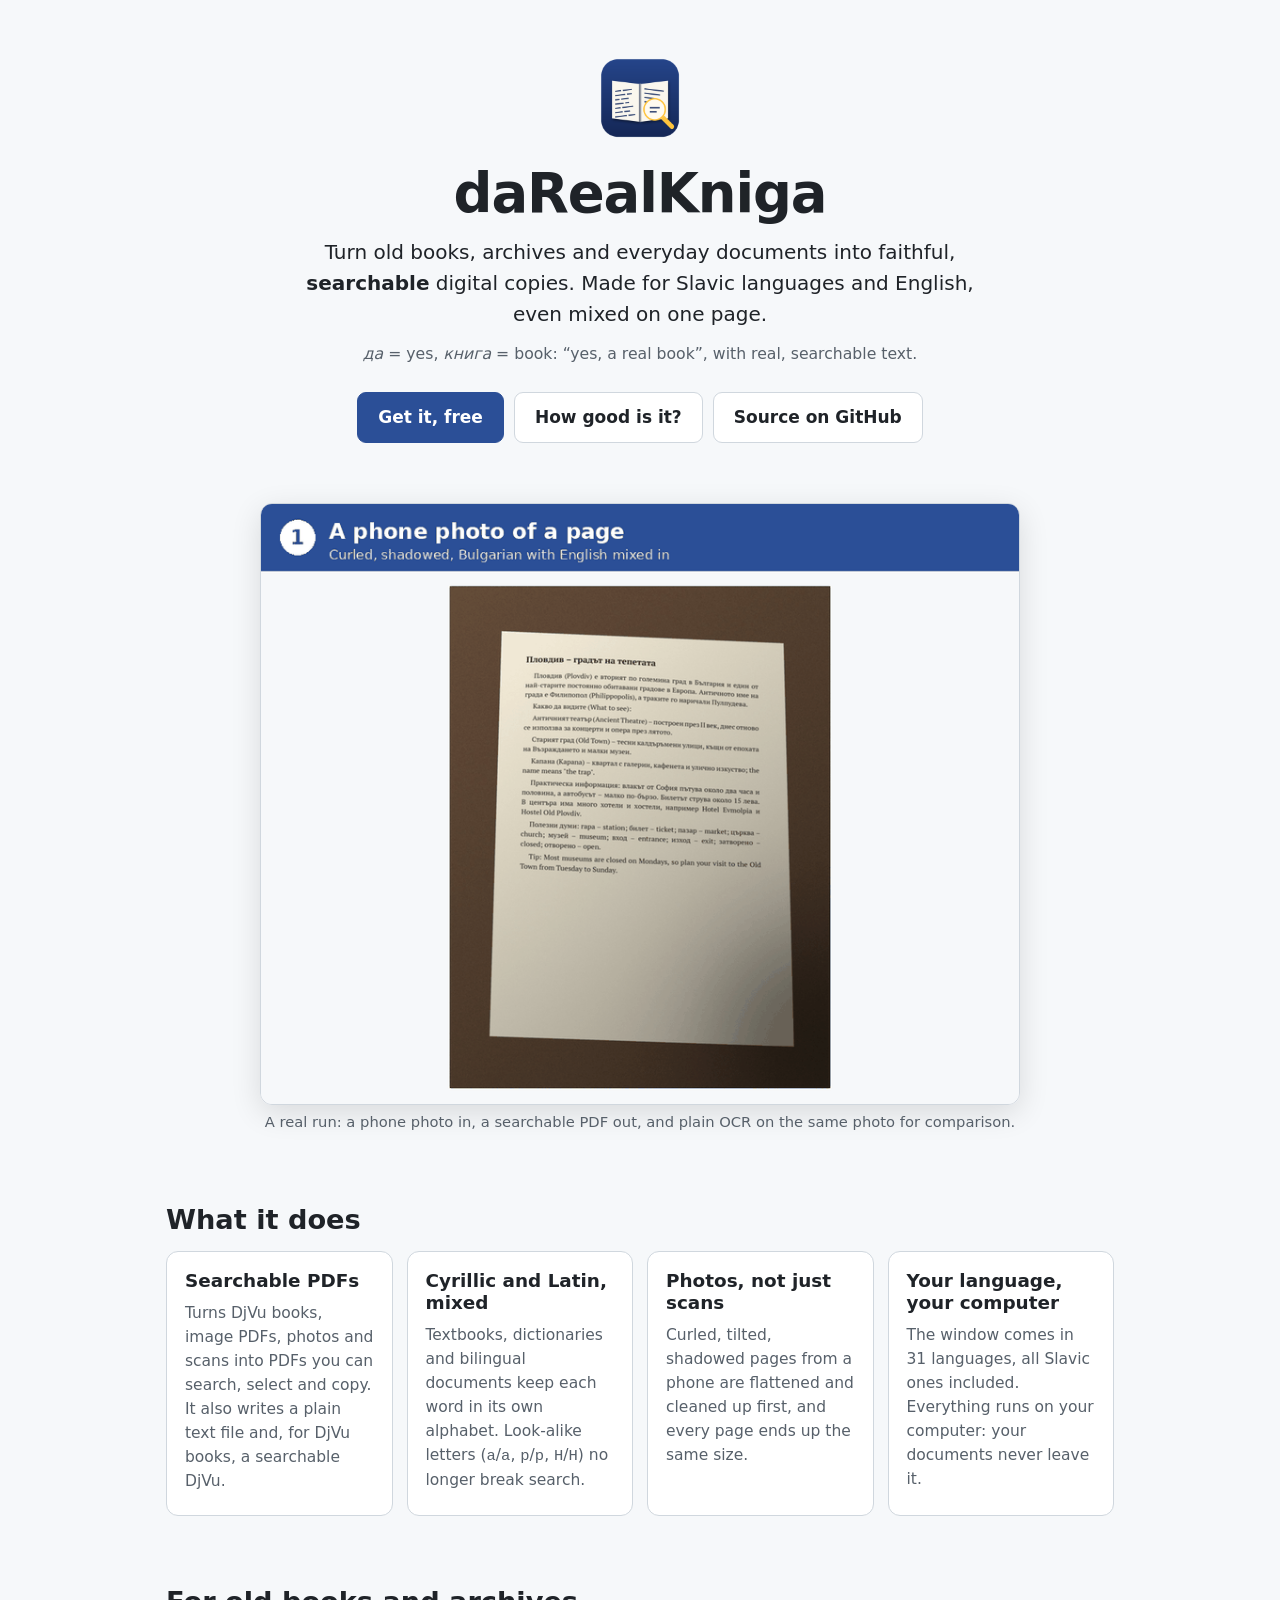
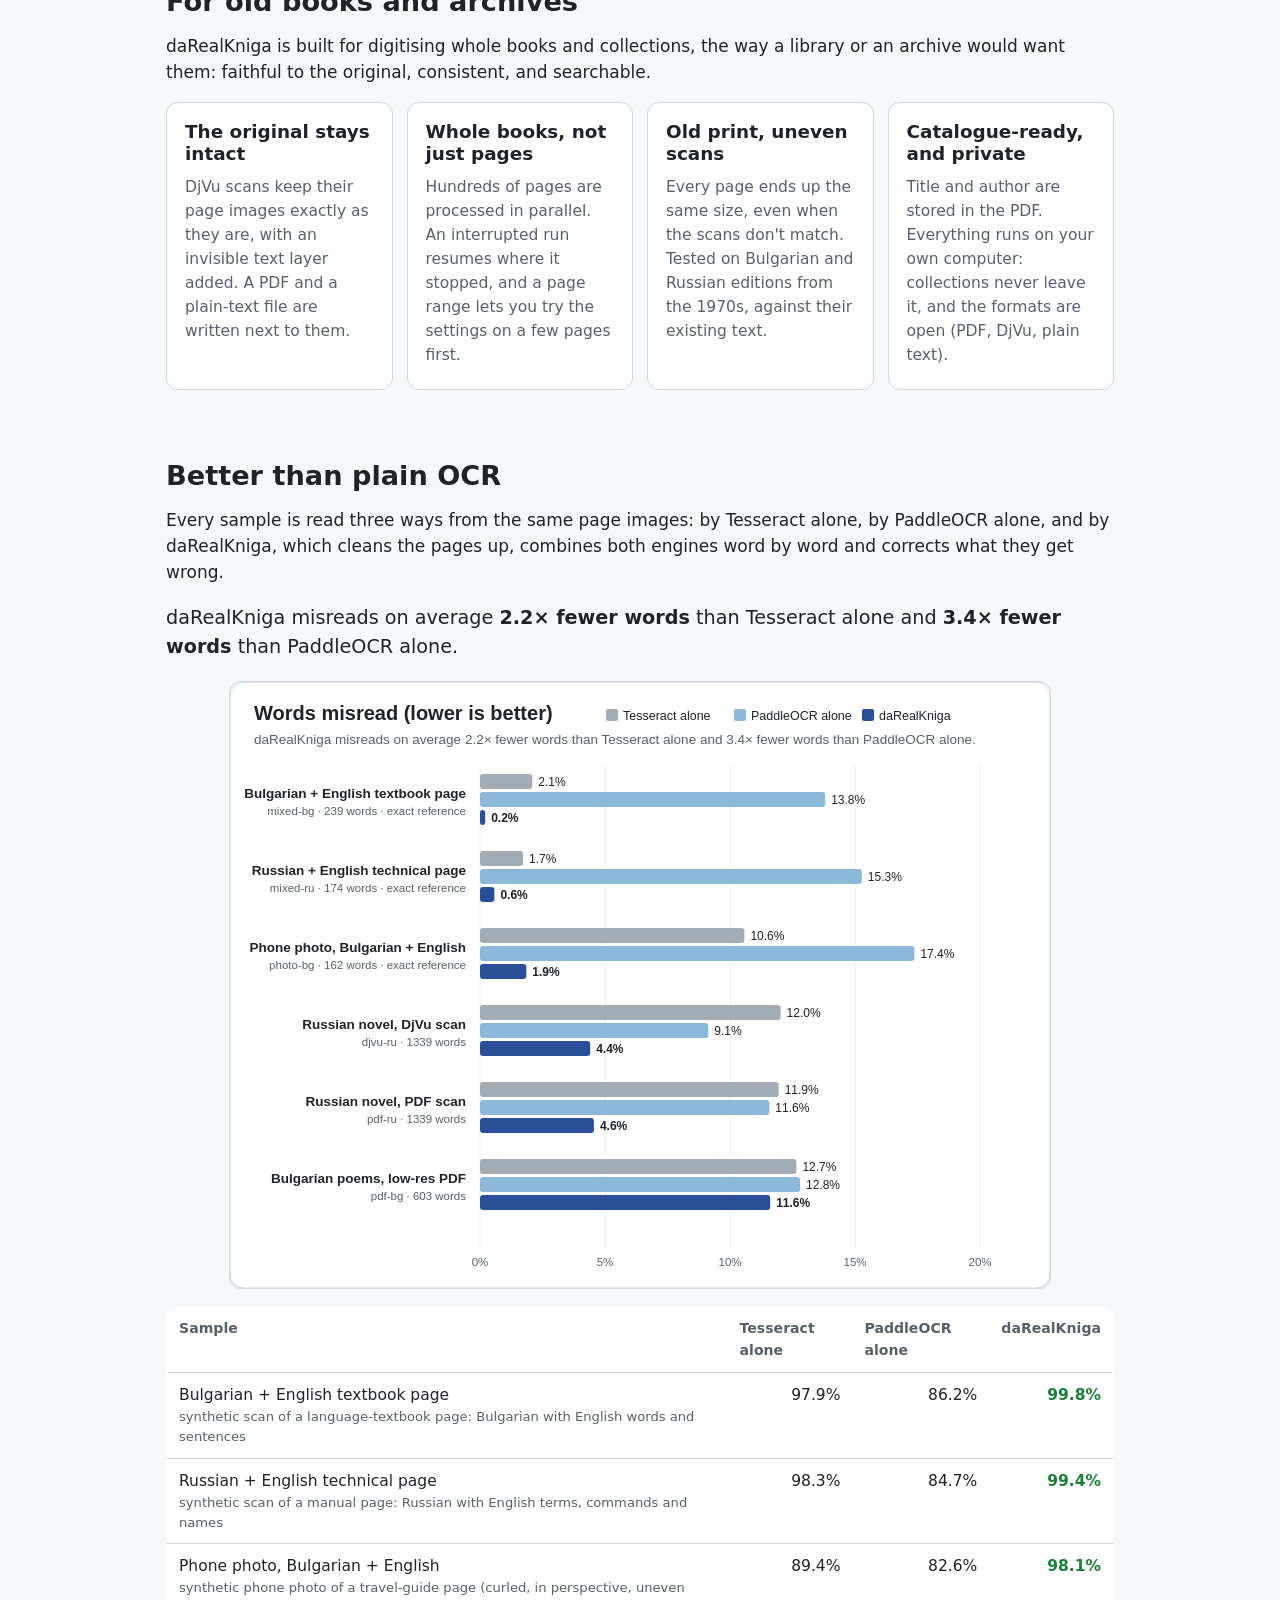
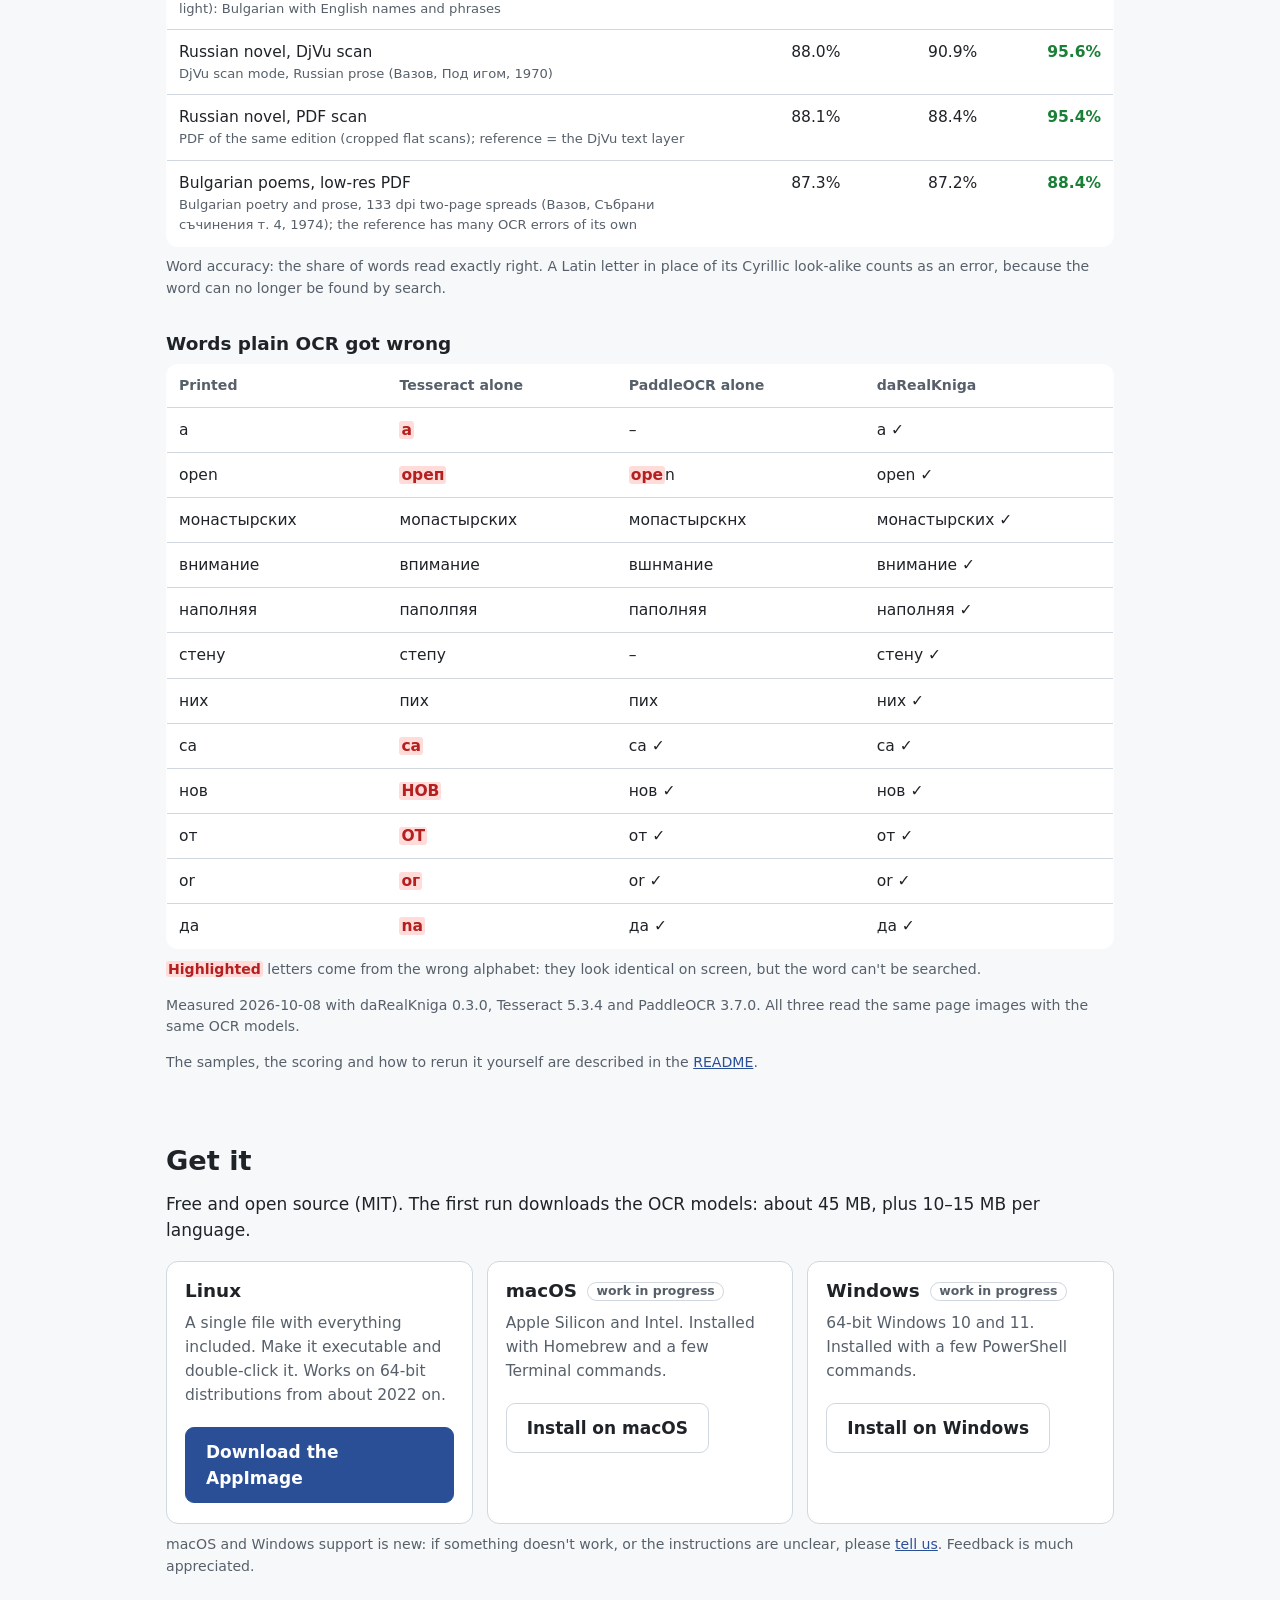
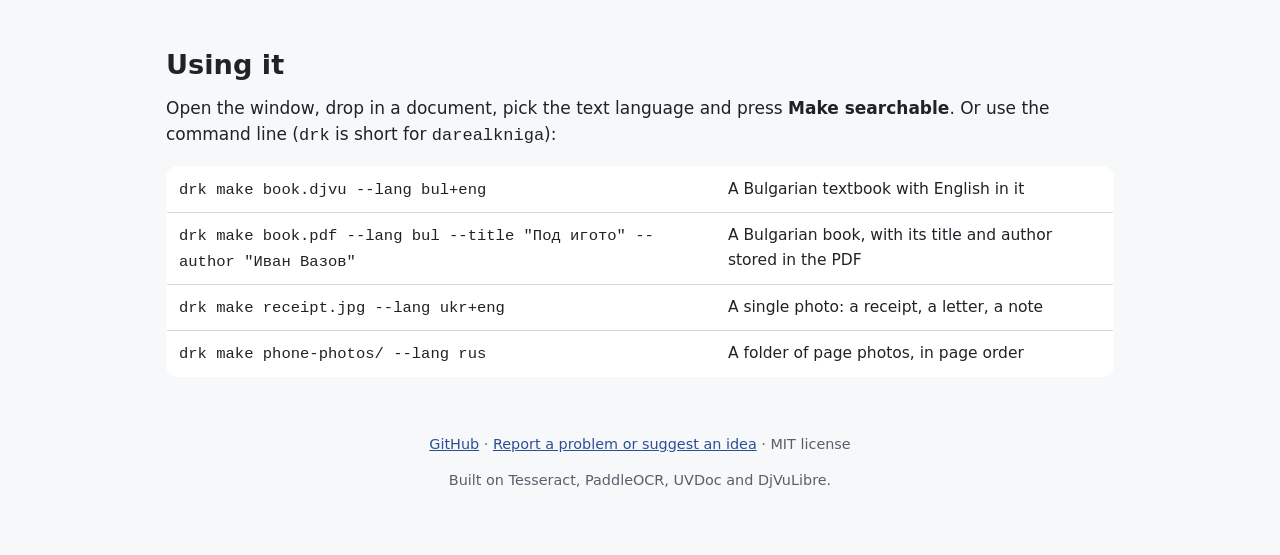
==== docs/index.html @ f6b2cf39 "Demo gif, github page, and small corrections" ====
<!doctype html>
<html lang="en">
<head>
<meta charset="utf-8">
<meta name="viewport" content="width=device-width, initial-scale=1">
<title>daRealKniga</title>
<meta name="description" content="Free OCR for old books, archives and documents in Slavic languages and English: turns scans and phone photos into faithful, searchable PDFs, even when Cyrillic and Latin are mixed.">
<meta property="og:title" content="daRealKniga: OCR for Slavic and English documents">
<meta property="og:description" content="Scans and phone photos in, clean searchable PDFs out. Reads mixed Cyrillic and Latin text far better than plain OCR.">
<meta property="og:image" content="https://edgarbarrantes.github.io/daRealKniga/screenshot.png">
<link rel="icon" href="icon.png">
<style>
:root {
  --bg: #f6f8fa; --card: #ffffff; --ink: #1f2328; --muted: #57606a; --line: #d0d7de;
  --brand: #2b4f97; --brand-ink: #ffffff; --good: #1a7f37; --bad: #b42020; --bad-bg: #ffdcda;
}
@media (prefers-color-scheme: dark) {
  :root:not([data-theme="light"]) {
    --bg: #0d1117; --card: #161b22; --ink: #e6edf3; --muted: #9198a1; --line: #30363d;
    --brand: #7aa2f7; --brand-ink: #0d1117; --good: #3fb950; --bad: #ff7b72; --bad-bg: #4a1e1e;
  }
}
:root[data-theme="dark"] {
  --bg: #0d1117; --card: #161b22; --ink: #e6edf3; --muted: #9198a1; --line: #30363d;
  --brand: #7aa2f7; --brand-ink: #0d1117; --good: #3fb950; --bad: #ff7b72; --bad-bg: #4a1e1e;
}
* { box-sizing: border-box; }
html { -webkit-text-size-adjust: 100%; }
body { margin: 0; background: var(--bg); color: var(--ink); line-height: 1.55;
       font: 17px/1.55 -apple-system, "Segoe UI", system-ui, Roboto, "Noto Sans", Helvetica, Arial, sans-serif; }
main { max-width: 980px; margin: 0 auto; padding: 0 16px 56px; }
a { color: var(--brand); }
img { max-width: 100%; height: auto; }
h1, h2, h3 { line-height: 1.2; margin: 0 0 .5em; }
h2 { font-size: 1.7rem; margin-top: 2.6em; }
h3 { font-size: 1.15rem; margin-top: 1.8em; }
p { margin: 0 0 1em; }

.hero { text-align: center; padding: 56px 0 24px; }
.hero img.logo { width: 84px; height: 84px; }
.hero h1 { font-size: clamp(2.3rem, 7vw, 3.4rem); margin: .25em 0 .2em; letter-spacing: -.02em; }
.hero .tag { font-size: 1.25rem; color: var(--ink); max-width: 680px; margin: 0 auto .6em; }
.hero .gloss { color: var(--muted); font-size: .98rem; }
.buttons { display: flex; flex-wrap: wrap; gap: 10px; justify-content: center; margin: 26px 0 8px; }
.btn { display: inline-block; padding: 11px 20px; border-radius: 9px; text-decoration: none; font-weight: 600;
       border: 1px solid var(--line); background: var(--card); color: var(--ink); }
.btn.primary { background: var(--brand); color: var(--brand-ink); border-color: var(--brand); }
.btn:hover { filter: brightness(1.06); }

.demo { display: block; width: 100%; max-width: 760px; margin: 28px auto 6px; border-radius: 12px; border: 1px solid var(--line);
        box-shadow: 0 8px 30px rgba(0, 0, 0, .12); }
.caption { text-align: center; color: var(--muted); font-size: .92rem; }

.cards { display: grid; grid-template-columns: repeat(auto-fit, minmax(210px, 1fr)); gap: 14px; }
.card { background: var(--card); border: 1px solid var(--line); border-radius: 12px; padding: 18px 18px 6px; }
.card h3 { margin-top: 0; }
.card p { color: var(--muted); font-size: .97rem; }

.lead { font-size: 1.2rem; }
.chart { display: block; margin: 18px auto; border-radius: 12px; border: 1px solid var(--line); }
.scroll { overflow-x: auto; }
table { width: 100%; border-collapse: collapse; background: var(--card); border: 1px solid var(--line);
        border-radius: 12px; overflow: hidden; font-size: .97rem; }
th, td { padding: 10px 12px; border-bottom: 1px solid var(--line); text-align: left; vertical-align: top; }
th { color: var(--muted); font-weight: 600; font-size: .88rem; }
tr:last-child td { border-bottom: 0; }
td small { display: block; color: var(--muted); font-size: .82rem; }
td.num { text-align: right; white-space: nowrap; font-variant-numeric: tabular-nums; }
td.best { font-weight: 700; color: var(--good); }
b.wrong { color: var(--bad); background: var(--bad-bg); border-radius: 3px; padding: 0 2px; }
.note { color: var(--muted); font-size: .88rem; margin-top: .7em; }

.get { display: grid; grid-template-columns: repeat(auto-fit, minmax(250px, 1fr)); gap: 14px; }
.get .card a.btn { margin: 4px 0 14px; }
.wip { display: inline-block; font-size: .78rem; font-weight: 600; color: var(--muted);
       border: 1px solid var(--line); border-radius: 999px; padding: 1px 8px; margin-left: 4px; vertical-align: 2px; }
footer { text-align: center; color: var(--muted); font-size: .9rem; margin-top: 56px; }
@media (max-width: 560px) {
  body { font-size: 16px; } .hero { padding-top: 36px; }
  table { font-size: .88rem; } th, td { padding: 8px 6px; } td small { display: none; }
}
</style>
</head>
<body>
<main>

<header class="hero">
  <img class="logo" src="icon.png" alt="">
  <h1>daRealKniga</h1>
  <p class="tag">Turn old books, archives and everyday documents into faithful, <strong>searchable</strong> digital copies. Made for Slavic languages and English, even mixed on one page.</p>
  <p class="gloss"><em>да</em> = yes, <em>книга</em> = book: “yes, a real book”, with real, searchable text.</p>
  <div class="buttons">
    <a class="btn primary" href="#get-it">Get it, free</a>
    <a class="btn" href="#accuracy">How good is it?</a>
    <a class="btn" href="https://github.com/EdgarBarrantes/daRealKniga">Source on GitHub</a>
  </div>
</header>

<img class="demo" src="demo.gif" width="806" height="638" alt="A curled phone photo of a Bulgarian and English page is dropped into daRealKniga; a clean, searchable PDF comes out; plain OCR's misread words are shown next to daRealKniga's.">
<p class="caption">A real run: a phone photo in, a searchable PDF out, and plain OCR on the same photo for comparison.</p>

<h2 id="what">What it does</h2>
<div class="cards">
  <div class="card"><h3>Searchable PDFs</h3><p>Turns DjVu books, image PDFs, photos and scans into PDFs you can search, select and copy. It also writes a plain text file and, for DjVu books, a searchable DjVu.</p></div>
  <div class="card"><h3>Cyrillic and Latin, mixed</h3><p>Textbooks, dictionaries and bilingual documents keep each word in its own alphabet. Look-alike letters (<code>а</code>/<code>a</code>, <code>р</code>/<code>p</code>, <code>Н</code>/<code>H</code>) no longer break search.</p></div>
  <div class="card"><h3>Photos, not just scans</h3><p>Curled, tilted, shadowed pages from a phone are flattened and cleaned up first, and every page ends up the same size.</p></div>
  <div class="card"><h3>Your language, your computer</h3><p>The window comes in 31 languages, all Slavic ones included. Everything runs on your computer: your documents never leave it.</p></div>
</div>

<h2 id="books">For old books and archives</h2>
<p>daRealKniga is built for digitising whole books and collections, the way a library or an archive would want them: faithful to the original, consistent, and searchable.</p>
<div class="cards">
  <div class="card"><h3>The original stays intact</h3><p>DjVu scans keep their page images exactly as they are, with an invisible text layer added. A PDF and a plain-text file are written next to them.</p></div>
  <div class="card"><h3>Whole books, not just pages</h3><p>Hundreds of pages are processed in parallel. An interrupted run resumes where it stopped, and a page range lets you try the settings on a few pages first.</p></div>
  <div class="card"><h3>Old print, uneven scans</h3><p>Every page ends up the same size, even when the scans don't match. Tested on Bulgarian and Russian editions from the 1970s, against their existing text.</p></div>
  <div class="card"><h3>Catalogue-ready, and private</h3><p>Title and author are stored in the PDF. Everything runs on your own computer: collections never leave it, and the formats are open (PDF, DjVu, plain text).</p></div>
</div>

<h2 id="accuracy">Better than plain OCR</h2>
<p>Every sample is read three ways from the same page images: by Tesseract alone, by PaddleOCR alone, and by daRealKniga, which cleans the pages up, combines both engines word by word and corrects what they get wrong.</p>
<!-- benchmark:start -->
<p class="lead">daRealKniga misreads on average <strong>2.2&times; fewer words</strong> than Tesseract alone and <strong>3.4&times; fewer words</strong> than PaddleOCR alone.</p>
<img class="chart" src="benchmark.svg" alt="Words misread by Tesseract alone, PaddleOCR alone and daRealKniga, per sample (lower is better)">
<div class="scroll"><table class="results"><thead><tr><th>Sample</th><th>Tesseract alone</th><th>PaddleOCR alone</th><th>daRealKniga</th></tr></thead><tbody>
<tr><td>Bulgarian + English textbook page<small>synthetic scan of a language-textbook page: Bulgarian with English words and sentences</small></td><td class="num">97.9%</td><td class="num">86.2%</td><td class="num best">99.8%</td></tr>
<tr><td>Russian + English technical page<small>synthetic scan of a manual page: Russian with English terms, commands and names</small></td><td class="num">98.3%</td><td class="num">84.7%</td><td class="num best">99.4%</td></tr>
<tr><td>Phone photo, Bulgarian + English<small>synthetic phone photo of a travel-guide page (curled, in perspective, uneven light): Bulgarian with English names and phrases</small></td><td class="num">89.4%</td><td class="num">82.6%</td><td class="num best">98.1%</td></tr>
<tr><td>Russian novel, DjVu scan<small>DjVu scan mode, Russian prose (Вазов, Под игом, 1970)</small></td><td class="num">88.0%</td><td class="num">90.9%</td><td class="num best">95.6%</td></tr>
<tr><td>Russian novel, PDF scan<small>PDF of the same edition (cropped flat scans); reference = the DjVu text layer</small></td><td class="num">88.1%</td><td class="num">88.4%</td><td class="num best">95.4%</td></tr>
<tr><td>Bulgarian poems, low-res PDF<small>Bulgarian poetry and prose, 133 dpi two-page spreads (Вазов, Събрани съчинения т. 4, 1974); the reference has many OCR errors of its own</small></td><td class="num">87.3%</td><td class="num">87.2%</td><td class="num best">88.4%</td></tr>
</tbody></table></div>
<p class="note">Word accuracy: the share of words read exactly right. A Latin letter in place of its Cyrillic look-alike counts as an error, because the word can no longer be found by search.</p>
<h3>Words plain OCR got wrong</h3><div class="scroll"><table class="examples"><thead><tr><th>Printed</th><th>Tesseract alone</th><th>PaddleOCR alone</th><th>daRealKniga</th></tr></thead><tbody>
<tr><td>а</td><td><b class="wrong">a</b></td><td>–</td><td>а ✓</td></tr>
<tr><td>open</td><td><b class="wrong">ореп</b></td><td><b class="wrong">оре</b>n</td><td>open ✓</td></tr>
<tr><td>монастырских</td><td>мопастырских</td><td>мопастырскнх</td><td>монастырских ✓</td></tr>
<tr><td>внимание</td><td>впимание</td><td>вшнмание</td><td>внимание ✓</td></tr>
<tr><td>наполняя</td><td>паполпяя</td><td>паполняя</td><td>наполняя ✓</td></tr>
<tr><td>стену</td><td>степу</td><td>–</td><td>стену ✓</td></tr>
<tr><td>них</td><td>пих</td><td>пих</td><td>них ✓</td></tr>
<tr><td>са</td><td><b class="wrong">ca</b></td><td>са ✓</td><td>са ✓</td></tr>
<tr><td>нов</td><td><b class="wrong">HOB</b></td><td>нов ✓</td><td>нов ✓</td></tr>
<tr><td>от</td><td><b class="wrong">OT</b></td><td>от ✓</td><td>от ✓</td></tr>
<tr><td>or</td><td><b class="wrong">ог</b></td><td>or ✓</td><td>or ✓</td></tr>
<tr><td>да</td><td><b class="wrong">na</b></td><td>да ✓</td><td>да ✓</td></tr>
</tbody></table></div><p class="note"><b class="wrong">Highlighted</b> letters come from the wrong alphabet: they look identical on screen, but the word can't be searched.</p>
<p class="note">Measured 2026-10-08 with daRealKniga 0.3.0, Tesseract 5.3.4 and PaddleOCR 3.7.0. All three read the same page images with the same OCR models.</p>
<!-- benchmark:end -->
<p class="note">The samples, the scoring and how to rerun it yourself are described in the <a href="https://github.com/EdgarBarrantes/daRealKniga#tests">README</a>.</p>

<h2 id="get-it">Get it</h2>
<p>Free and open source (MIT). The first run downloads the OCR models: about 45&nbsp;MB, plus 10–15&nbsp;MB per language.</p>
<div class="get">
  <div class="card">
    <h3>Linux</h3>
    <p>A single file with everything included. Make it executable and double-click it. Works on 64-bit distributions from about 2022 on.</p>
    <a class="btn primary" href="https://github.com/EdgarBarrantes/daRealKniga/releases/latest">Download the AppImage</a>
  </div>
  <div class="card">
    <h3>macOS <span class="wip">work in progress</span></h3>
    <p>Apple Silicon and Intel. Installed with Homebrew and a few Terminal commands.</p>
    <a class="btn" href="https://github.com/EdgarBarrantes/daRealKniga#install-on-macos">Install on macOS</a>
  </div>
  <div class="card">
    <h3>Windows <span class="wip">work in progress</span></h3>
    <p>64-bit Windows 10 and 11. Installed with a few PowerShell commands.</p>
    <a class="btn" href="https://github.com/EdgarBarrantes/daRealKniga#install-on-windows">Install on Windows</a>
  </div>
</div>
<p class="note">macOS and Windows support is new: if something doesn't work, or the instructions are unclear, please <a href="https://github.com/EdgarBarrantes/daRealKniga/issues/new/choose">tell us</a>. Feedback is much appreciated.</p>

<h2 id="use">Using it</h2>
<p>Open the window, drop in a document, pick the text language and press <strong>Make searchable</strong>. Or use the command line (<code>drk</code> is short for <code>darealkniga</code>):</p>
<div class="scroll"><table><tbody>
  <tr><td><code>drk make book.djvu --lang bul+eng</code></td><td>A Bulgarian textbook with English in it</td></tr>
  <tr><td><code>drk make book.pdf --lang bul --title "Под игото" --author "Иван Вазов"</code></td><td>A Bulgarian book, with its title and author stored in the PDF</td></tr>
  <tr><td><code>drk make receipt.jpg --lang ukr+eng</code></td><td>A single photo: a receipt, a letter, a note</td></tr>
  <tr><td><code>drk make phone-photos/ --lang rus</code></td><td>A folder of page photos, in page order</td></tr>
</tbody></table></div>

<footer>
  <p><a href="https://github.com/EdgarBarrantes/daRealKniga">GitHub</a> · <a href="https://github.com/EdgarBarrantes/daRealKniga/issues/new/choose">Report a problem or suggest an idea</a> · MIT license</p>
  <p>Built on Tesseract, PaddleOCR, UVDoc and DjVuLibre.</p>
</footer>
</main>
</body>
</html>
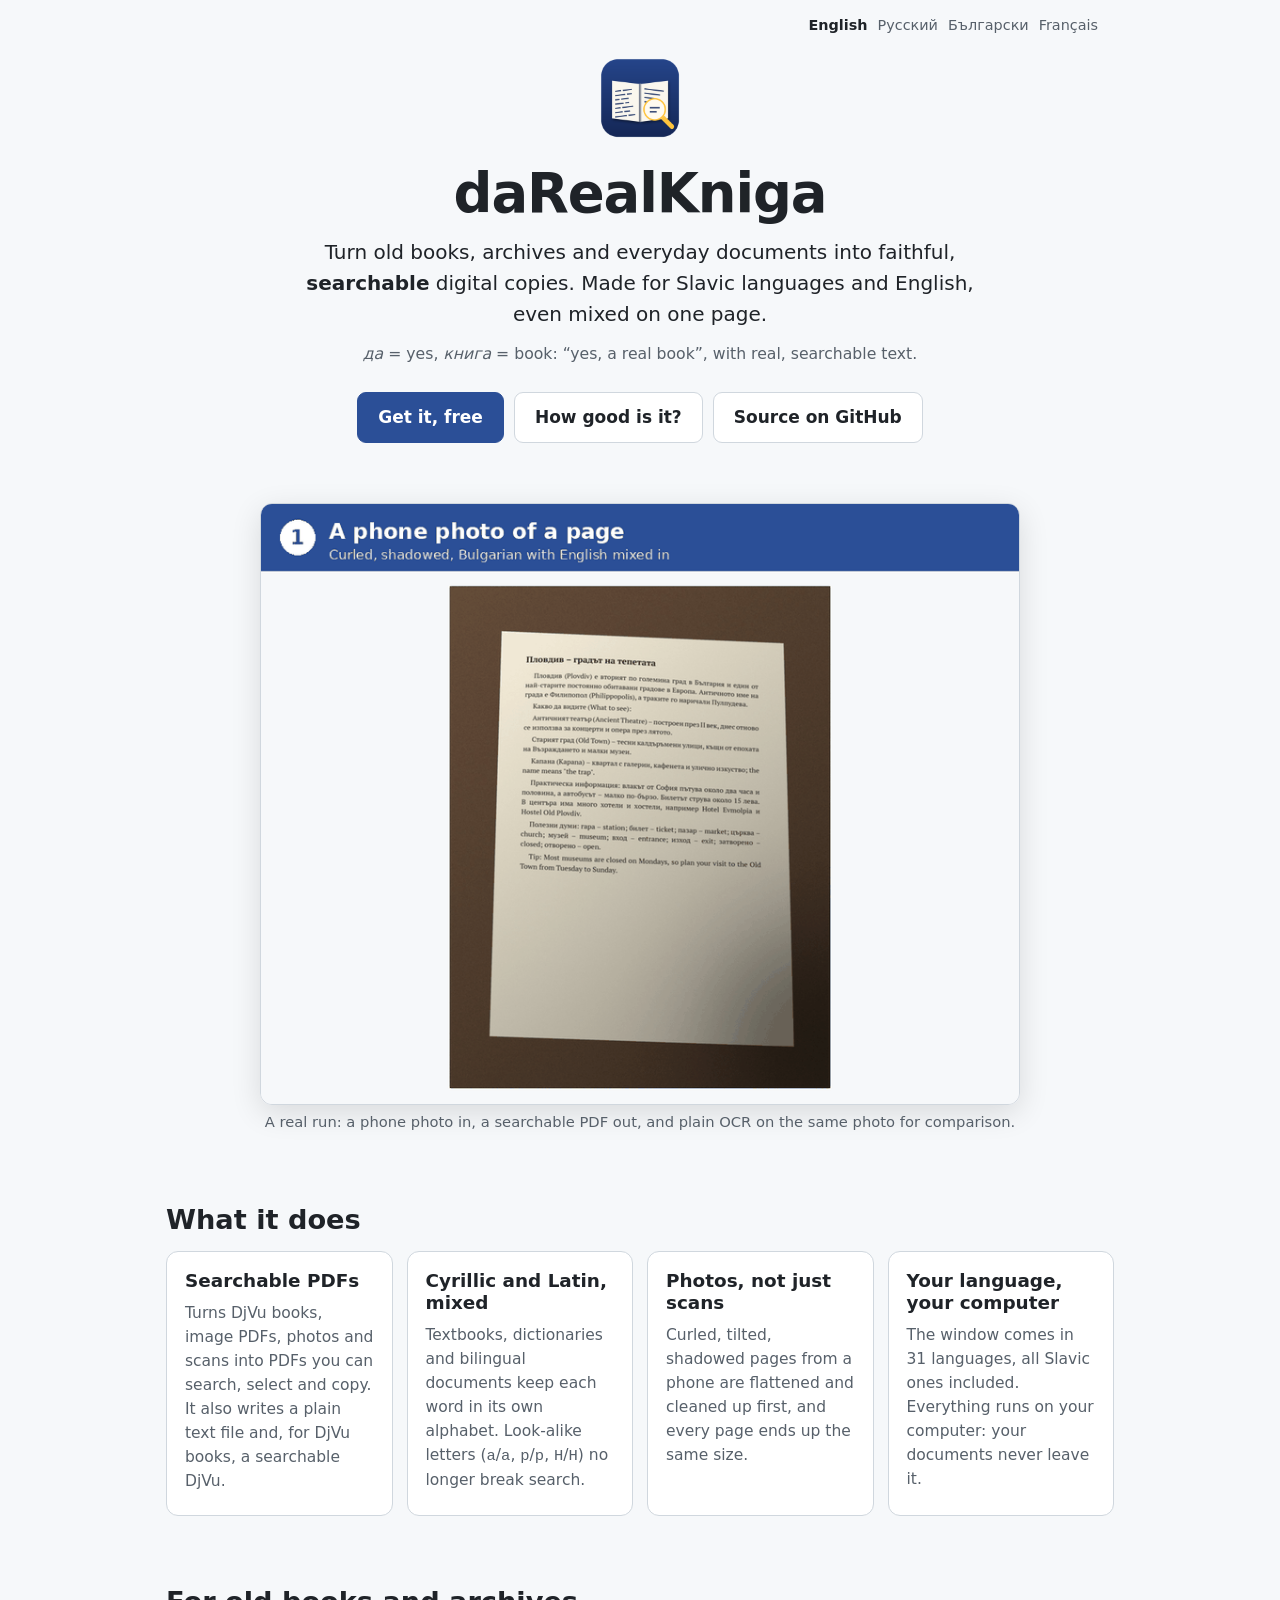
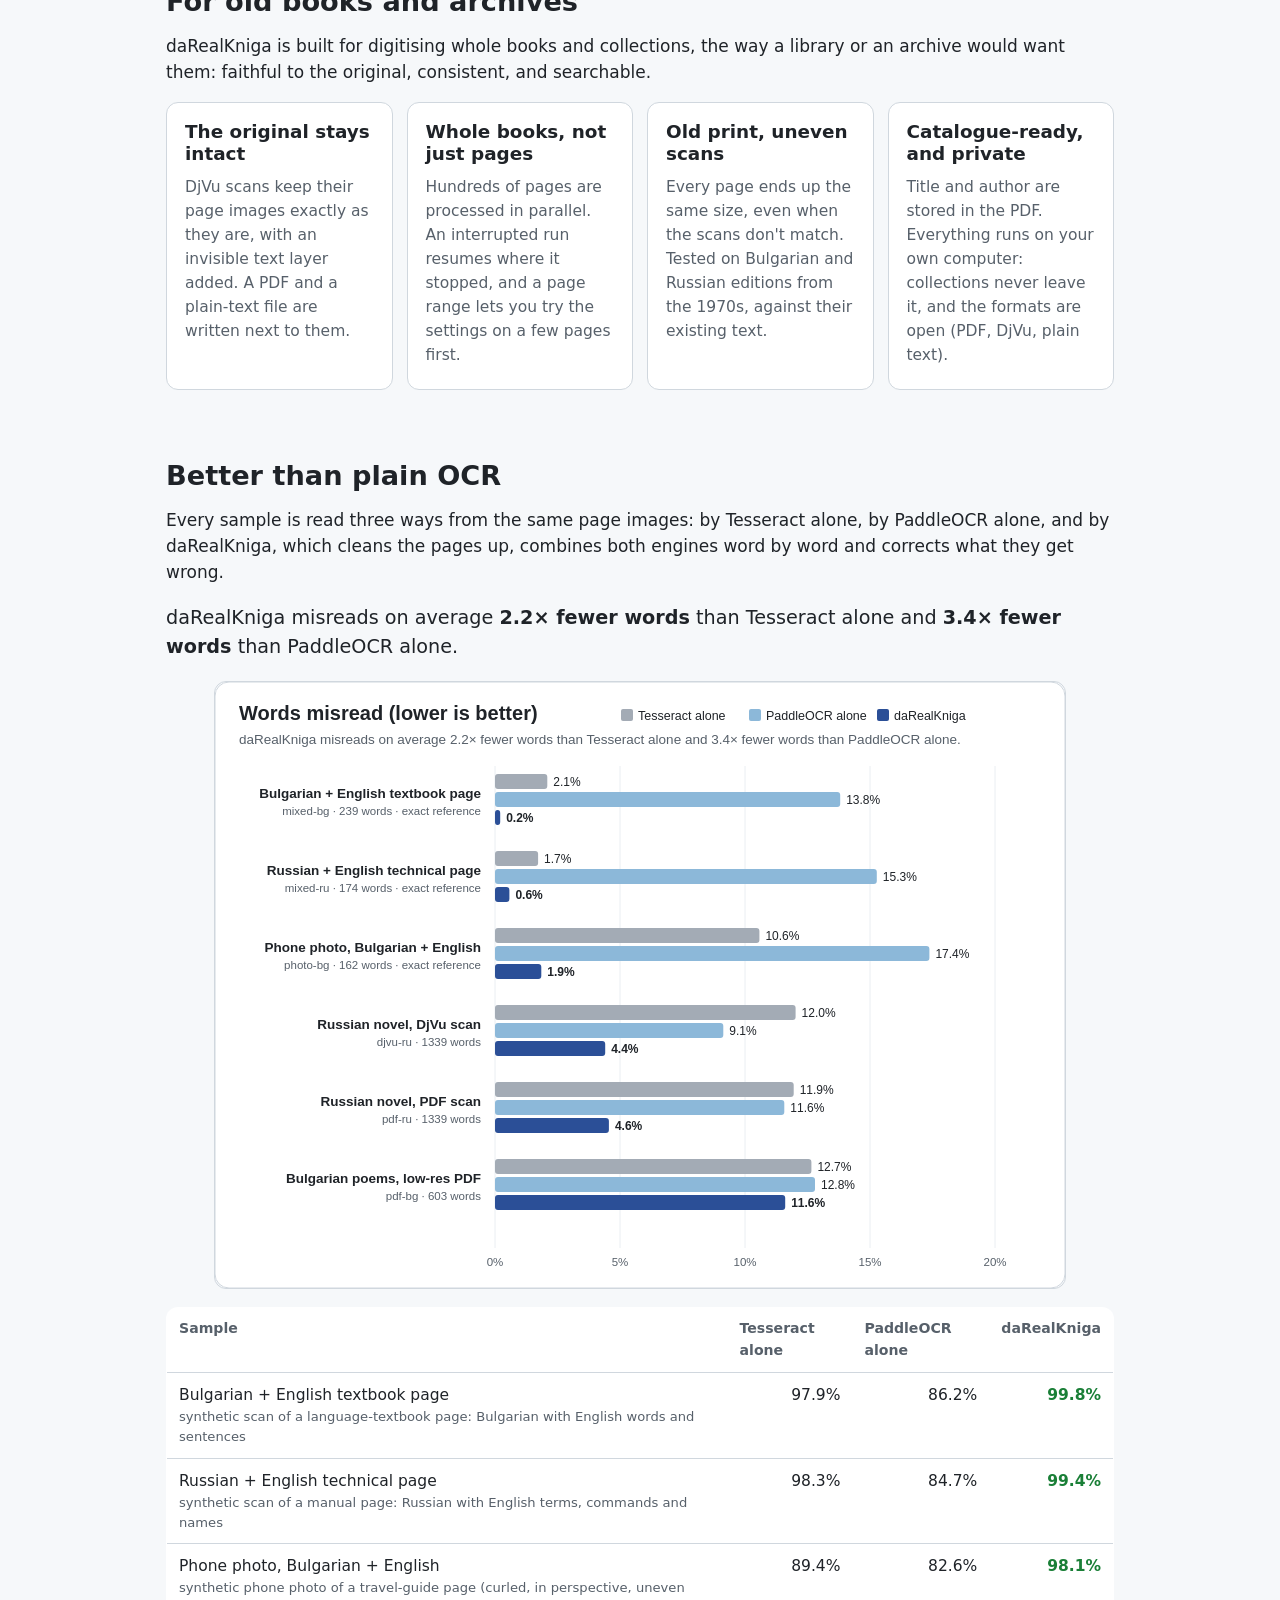
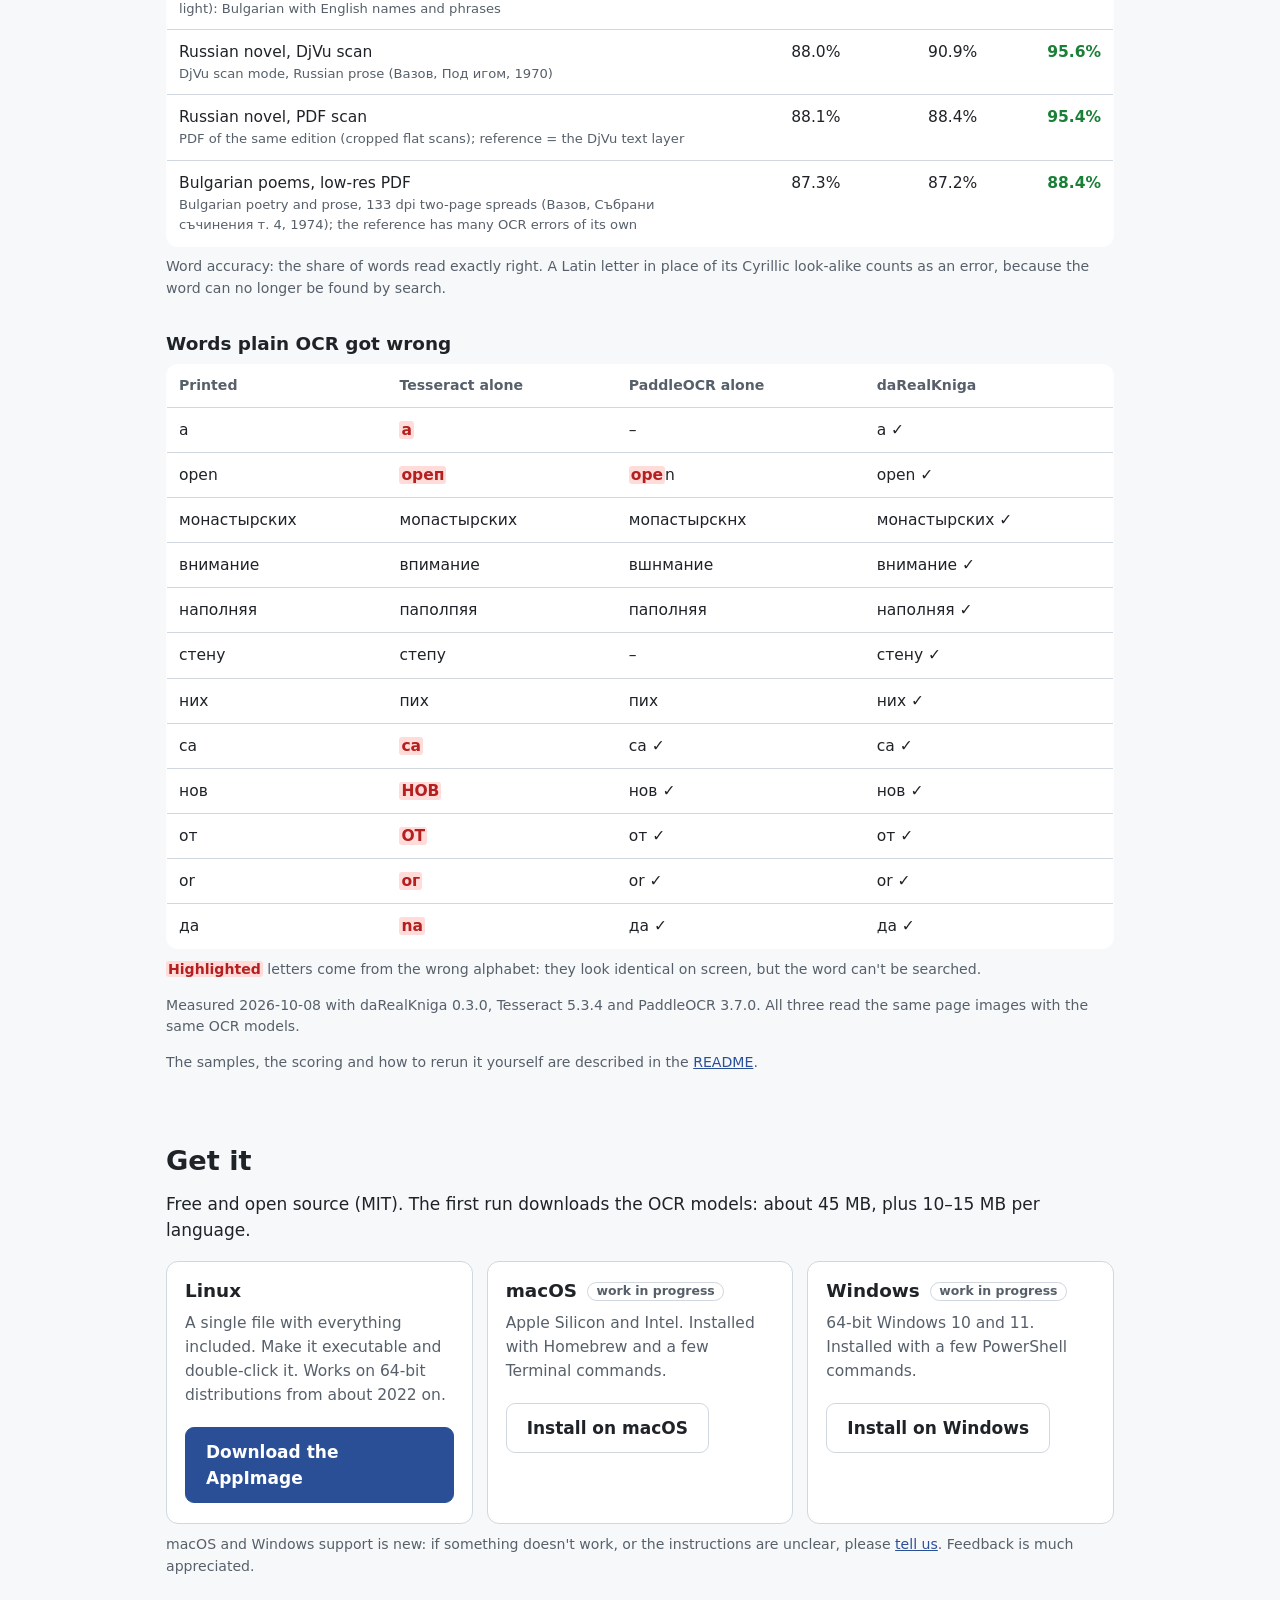
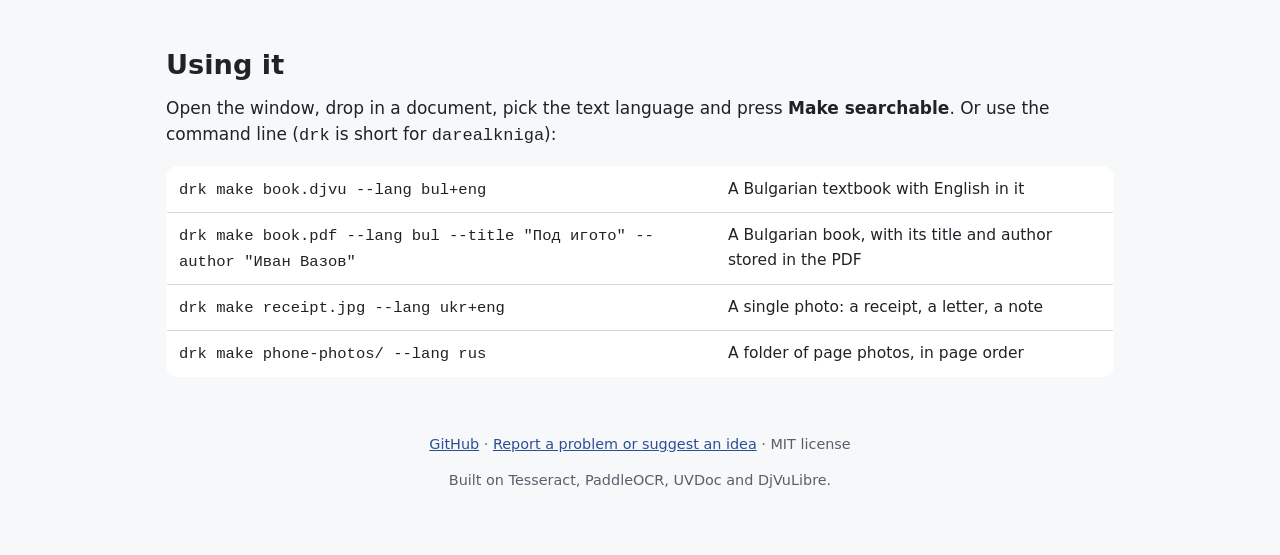
==== commit 2d90ca1c: "Translated project page; fix Cyrillic file names on Windows and installs on older macOS" ====
--- a/docs/index.html
+++ b/docs/index.html
@@ -9,82 +9,17 @@
 <meta property="og:description" content="Scans and phone photos in, clean searchable PDFs out. Reads mixed Cyrillic and Latin text far better than plain OCR.">
 <meta property="og:image" content="https://edgarbarrantes.github.io/daRealKniga/screenshot.png">
 <link rel="icon" href="icon.png">
-<style>
-:root {
-  --bg: #f6f8fa; --card: #ffffff; --ink: #1f2328; --muted: #57606a; --line: #d0d7de;
-  --brand: #2b4f97; --brand-ink: #ffffff; --good: #1a7f37; --bad: #b42020; --bad-bg: #ffdcda;
-}
-@media (prefers-color-scheme: dark) {
-  :root:not([data-theme="light"]) {
-    --bg: #0d1117; --card: #161b22; --ink: #e6edf3; --muted: #9198a1; --line: #30363d;
-    --brand: #7aa2f7; --brand-ink: #0d1117; --good: #3fb950; --bad: #ff7b72; --bad-bg: #4a1e1e;
-  }
-}
-:root[data-theme="dark"] {
-  --bg: #0d1117; --card: #161b22; --ink: #e6edf3; --muted: #9198a1; --line: #30363d;
-  --brand: #7aa2f7; --brand-ink: #0d1117; --good: #3fb950; --bad: #ff7b72; --bad-bg: #4a1e1e;
-}
-* { box-sizing: border-box; }
-html { -webkit-text-size-adjust: 100%; }
-body { margin: 0; background: var(--bg); color: var(--ink); line-height: 1.55;
-       font: 17px/1.55 -apple-system, "Segoe UI", system-ui, Roboto, "Noto Sans", Helvetica, Arial, sans-serif; }
-main { max-width: 980px; margin: 0 auto; padding: 0 16px 56px; }
-a { color: var(--brand); }
-img { max-width: 100%; height: auto; }
-h1, h2, h3 { line-height: 1.2; margin: 0 0 .5em; }
-h2 { font-size: 1.7rem; margin-top: 2.6em; }
-h3 { font-size: 1.15rem; margin-top: 1.8em; }
-p { margin: 0 0 1em; }
-
-.hero { text-align: center; padding: 56px 0 24px; }
-.hero img.logo { width: 84px; height: 84px; }
-.hero h1 { font-size: clamp(2.3rem, 7vw, 3.4rem); margin: .25em 0 .2em; letter-spacing: -.02em; }
-.hero .tag { font-size: 1.25rem; color: var(--ink); max-width: 680px; margin: 0 auto .6em; }
-.hero .gloss { color: var(--muted); font-size: .98rem; }
-.buttons { display: flex; flex-wrap: wrap; gap: 10px; justify-content: center; margin: 26px 0 8px; }
-.btn { display: inline-block; padding: 11px 20px; border-radius: 9px; text-decoration: none; font-weight: 600;
-       border: 1px solid var(--line); background: var(--card); color: var(--ink); }
-.btn.primary { background: var(--brand); color: var(--brand-ink); border-color: var(--brand); }
-.btn:hover { filter: brightness(1.06); }
-
-.demo { display: block; width: 100%; max-width: 760px; margin: 28px auto 6px; border-radius: 12px; border: 1px solid var(--line);
-        box-shadow: 0 8px 30px rgba(0, 0, 0, .12); }
-.caption { text-align: center; color: var(--muted); font-size: .92rem; }
-
-.cards { display: grid; grid-template-columns: repeat(auto-fit, minmax(210px, 1fr)); gap: 14px; }
-.card { background: var(--card); border: 1px solid var(--line); border-radius: 12px; padding: 18px 18px 6px; }
-.card h3 { margin-top: 0; }
-.card p { color: var(--muted); font-size: .97rem; }
-
-.lead { font-size: 1.2rem; }
-.chart { display: block; margin: 18px auto; border-radius: 12px; border: 1px solid var(--line); }
-.scroll { overflow-x: auto; }
-table { width: 100%; border-collapse: collapse; background: var(--card); border: 1px solid var(--line);
-        border-radius: 12px; overflow: hidden; font-size: .97rem; }
-th, td { padding: 10px 12px; border-bottom: 1px solid var(--line); text-align: left; vertical-align: top; }
-th { color: var(--muted); font-weight: 600; font-size: .88rem; }
-tr:last-child td { border-bottom: 0; }
-td small { display: block; color: var(--muted); font-size: .82rem; }
-td.num { text-align: right; white-space: nowrap; font-variant-numeric: tabular-nums; }
-td.best { font-weight: 700; color: var(--good); }
-b.wrong { color: var(--bad); background: var(--bad-bg); border-radius: 3px; padding: 0 2px; }
-.note { color: var(--muted); font-size: .88rem; margin-top: .7em; }
-
-.get { display: grid; grid-template-columns: repeat(auto-fit, minmax(250px, 1fr)); gap: 14px; }
-.get .card a.btn { margin: 4px 0 14px; }
-.wip { display: inline-block; font-size: .78rem; font-weight: 600; color: var(--muted);
-       border: 1px solid var(--line); border-radius: 999px; padding: 1px 8px; margin-left: 4px; vertical-align: 2px; }
-footer { text-align: center; color: var(--muted); font-size: .9rem; margin-top: 56px; }
-@media (max-width: 560px) {
-  body { font-size: 16px; } .hero { padding-top: 36px; }
-  table { font-size: .88rem; } th, td { padding: 8px 6px; } td small { display: none; }
-}
-</style>
+<link rel="alternate" hreflang="en" href="https://edgarbarrantes.github.io/daRealKniga/">
+<link rel="alternate" hreflang="ru" href="https://edgarbarrantes.github.io/daRealKniga/ru/">
+<link rel="alternate" hreflang="bg" href="https://edgarbarrantes.github.io/daRealKniga/bg/">
+<link rel="alternate" hreflang="fr" href="https://edgarbarrantes.github.io/daRealKniga/fr/">
+<link rel="stylesheet" href="style.css">
 </head>
 <body>
 <main>
 
 <header class="hero">
+  <nav class="langs" aria-label="Language"><a href="./" lang="en" aria-current="page">English</a><a href="ru/" lang="ru">Русский</a><a href="bg/" lang="bg">Български</a><a href="fr/" lang="fr">Français</a></nav>
   <img class="logo" src="icon.png" alt="">
   <h1>daRealKniga</h1>
   <p class="tag">Turn old books, archives and everyday documents into faithful, <strong>searchable</strong> digital copies. Made for Slavic languages and English, even mixed on one page.</p>
@@ -119,7 +54,7 @@
 <h2 id="accuracy">Better than plain OCR</h2>
 <p>Every sample is read three ways from the same page images: by Tesseract alone, by PaddleOCR alone, and by daRealKniga, which cleans the pages up, combines both engines word by word and corrects what they get wrong.</p>
 <!-- benchmark:start -->
-<p class="lead">daRealKniga misreads on average <strong>2.2&times; fewer words</strong> than Tesseract alone and <strong>3.4&times; fewer words</strong> than PaddleOCR alone.</p>
+<p class="lead">daRealKniga misreads on average <strong>2.2× fewer words</strong> than Tesseract alone and <strong>3.4× fewer words</strong> than PaddleOCR alone.</p>
 <img class="chart" src="benchmark.svg" alt="Words misread by Tesseract alone, PaddleOCR alone and daRealKniga, per sample (lower is better)">
 <div class="scroll"><table class="results"><thead><tr><th>Sample</th><th>Tesseract alone</th><th>PaddleOCR alone</th><th>daRealKniga</th></tr></thead><tbody>
 <tr><td>Bulgarian + English textbook page<small>synthetic scan of a language-textbook page: Bulgarian with English words and sentences</small></td><td class="num">97.9%</td><td class="num">86.2%</td><td class="num best">99.8%</td></tr>
@@ -128,8 +63,7 @@
 <tr><td>Russian novel, DjVu scan<small>DjVu scan mode, Russian prose (Вазов, Под игом, 1970)</small></td><td class="num">88.0%</td><td class="num">90.9%</td><td class="num best">95.6%</td></tr>
 <tr><td>Russian novel, PDF scan<small>PDF of the same edition (cropped flat scans); reference = the DjVu text layer</small></td><td class="num">88.1%</td><td class="num">88.4%</td><td class="num best">95.4%</td></tr>
 <tr><td>Bulgarian poems, low-res PDF<small>Bulgarian poetry and prose, 133 dpi two-page spreads (Вазов, Събрани съчинения т. 4, 1974); the reference has many OCR errors of its own</small></td><td class="num">87.3%</td><td class="num">87.2%</td><td class="num best">88.4%</td></tr>
-</tbody></table></div>
-<p class="note">Word accuracy: the share of words read exactly right. A Latin letter in place of its Cyrillic look-alike counts as an error, because the word can no longer be found by search.</p>
+</tbody></table></div><p class="note">Word accuracy: the share of words read exactly right. A Latin letter in place of its Cyrillic look-alike counts as an error, because the word can no longer be found by search.</p>
 <h3>Words plain OCR got wrong</h3><div class="scroll"><table class="examples"><thead><tr><th>Printed</th><th>Tesseract alone</th><th>PaddleOCR alone</th><th>daRealKniga</th></tr></thead><tbody>
 <tr><td>а</td><td><b class="wrong">a</b></td><td>–</td><td>а ✓</td></tr>
 <tr><td>open</td><td><b class="wrong">ореп</b></td><td><b class="wrong">оре</b>n</td><td>open ✓</td></tr>
--- a/docs/style.css
+++ b/docs/style.css
@@ -0,0 +1,75 @@
+:root {
+  --bg: #f6f8fa; --card: #ffffff; --ink: #1f2328; --muted: #57606a; --line: #d0d7de;
+  --brand: #2b4f97; --brand-ink: #ffffff; --good: #1a7f37; --bad: #b42020; --bad-bg: #ffdcda;
+}
+@media (prefers-color-scheme: dark) {
+  :root:not([data-theme="light"]) {
+    --bg: #0d1117; --card: #161b22; --ink: #e6edf3; --muted: #9198a1; --line: #30363d;
+    --brand: #7aa2f7; --brand-ink: #0d1117; --good: #3fb950; --bad: #ff7b72; --bad-bg: #4a1e1e;
+  }
+}
+:root[data-theme="dark"] {
+  --bg: #0d1117; --card: #161b22; --ink: #e6edf3; --muted: #9198a1; --line: #30363d;
+  --brand: #7aa2f7; --brand-ink: #0d1117; --good: #3fb950; --bad: #ff7b72; --bad-bg: #4a1e1e;
+}
+* { box-sizing: border-box; }
+html { -webkit-text-size-adjust: 100%; }
+body { margin: 0; background: var(--bg); color: var(--ink); line-height: 1.55;
+       font: 17px/1.55 -apple-system, "Segoe UI", system-ui, Roboto, "Noto Sans", Helvetica, Arial, sans-serif; }
+main { max-width: 980px; margin: 0 auto; padding: 0 16px 56px; }
+a { color: var(--brand); }
+img { max-width: 100%; height: auto; }
+h1, h2, h3 { line-height: 1.2; margin: 0 0 .5em; }
+h2 { font-size: 1.7rem; margin-top: 2.6em; }
+h3 { font-size: 1.15rem; margin-top: 1.8em; }
+p { margin: 0 0 1em; }
+
+.hero { text-align: center; padding: 56px 0 24px; }
+.hero img.logo { width: 84px; height: 84px; }
+.hero h1 { font-size: clamp(2.3rem, 7vw, 3.4rem); margin: .25em 0 .2em; letter-spacing: -.02em; }
+.hero .tag { font-size: 1.25rem; color: var(--ink); max-width: 680px; margin: 0 auto .6em; }
+.hero .gloss { color: var(--muted); font-size: .98rem; }
+.buttons { display: flex; flex-wrap: wrap; gap: 10px; justify-content: center; margin: 26px 0 8px; }
+.btn { display: inline-block; padding: 11px 20px; border-radius: 9px; text-decoration: none; font-weight: 600;
+       border: 1px solid var(--line); background: var(--card); color: var(--ink); }
+.btn.primary { background: var(--brand); color: var(--brand-ink); border-color: var(--brand); }
+.btn:hover { filter: brightness(1.06); }
+
+.demo { display: block; width: 100%; max-width: 760px; margin: 28px auto 6px; border-radius: 12px; border: 1px solid var(--line);
+        box-shadow: 0 8px 30px rgba(0, 0, 0, .12); }
+.caption { text-align: center; color: var(--muted); font-size: .92rem; }
+
+.cards { display: grid; grid-template-columns: repeat(auto-fit, minmax(210px, 1fr)); gap: 14px; }
+.card { background: var(--card); border: 1px solid var(--line); border-radius: 12px; padding: 18px 18px 6px; }
+.card h3 { margin-top: 0; }
+.card p { color: var(--muted); font-size: .97rem; }
+
+.lead { font-size: 1.2rem; }
+.chart { display: block; margin: 18px auto; border-radius: 12px; border: 1px solid var(--line); }
+.scroll { overflow-x: auto; }
+table { width: 100%; border-collapse: collapse; background: var(--card); border: 1px solid var(--line);
+        border-radius: 12px; overflow: hidden; font-size: .97rem; }
+th, td { padding: 10px 12px; border-bottom: 1px solid var(--line); text-align: left; vertical-align: top; }
+th { color: var(--muted); font-weight: 600; font-size: .88rem; }
+tr:last-child td { border-bottom: 0; }
+td small { display: block; color: var(--muted); font-size: .82rem; }
+td.num { text-align: right; white-space: nowrap; font-variant-numeric: tabular-nums; }
+td.best { font-weight: 700; color: var(--good); }
+b.wrong { color: var(--bad); background: var(--bad-bg); border-radius: 3px; padding: 0 2px; }
+.note { color: var(--muted); font-size: .88rem; margin-top: .7em; }
+
+.get { display: grid; grid-template-columns: repeat(auto-fit, minmax(250px, 1fr)); gap: 14px; }
+.get .card a.btn { margin: 4px 0 14px; }
+.wip { display: inline-block; font-size: .78rem; font-weight: 600; color: var(--muted);
+       border: 1px solid var(--line); border-radius: 999px; padding: 1px 8px; margin-left: 4px; vertical-align: 2px; }
+footer { text-align: center; color: var(--muted); font-size: .9rem; margin-top: 56px; }
+@media (max-width: 560px) {
+  body { font-size: 16px; } .hero { padding-top: 36px; }
+  table { font-size: .88rem; } th, td { padding: 8px 6px; } td small { display: none; }
+}
+
+.langs { position: absolute; top: 14px; right: 16px; font-size: .9rem; }
+.langs a { color: var(--muted); text-decoration: none; margin-left: 10px; }
+.langs a[aria-current] { color: var(--ink); font-weight: 600; }
+.hero { position: relative; }
+@media (max-width: 560px) { .langs { position: static; text-align: center; margin-bottom: 16px; } .langs a { margin: 0 6px; } }
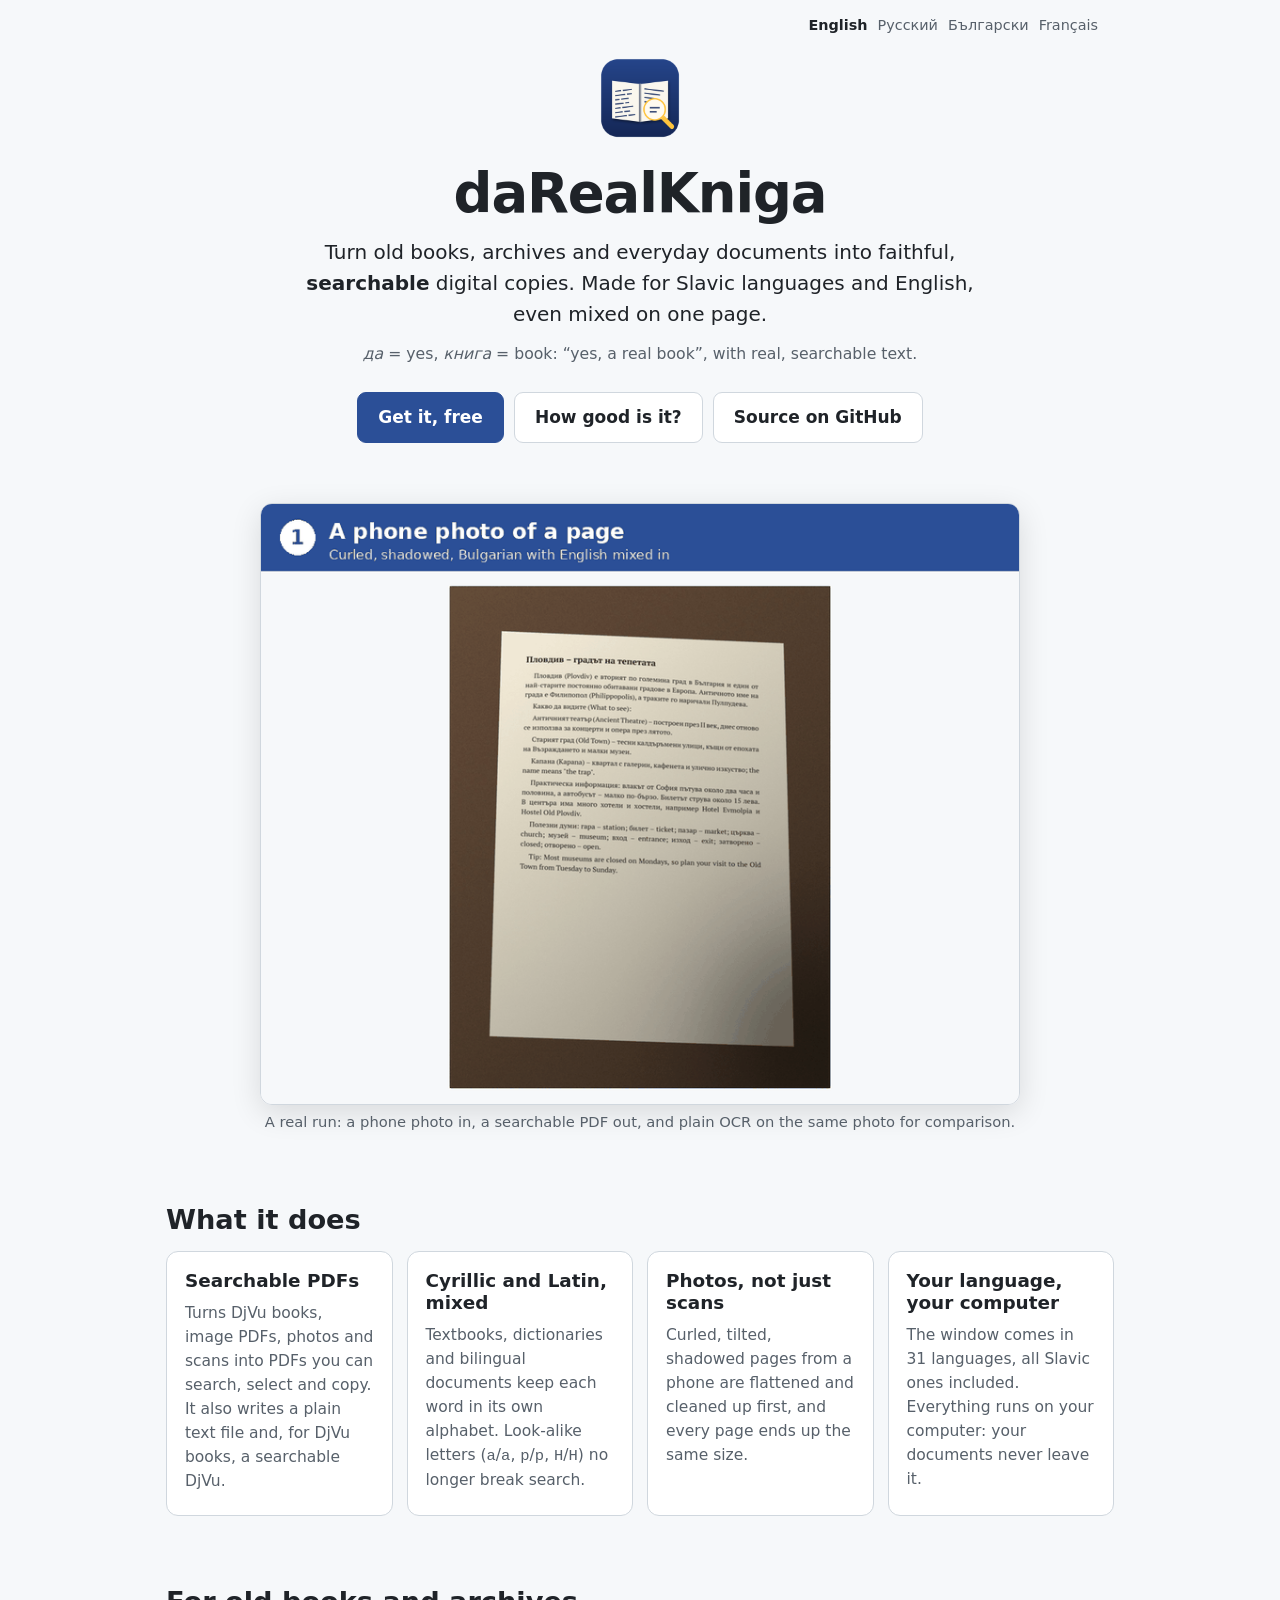
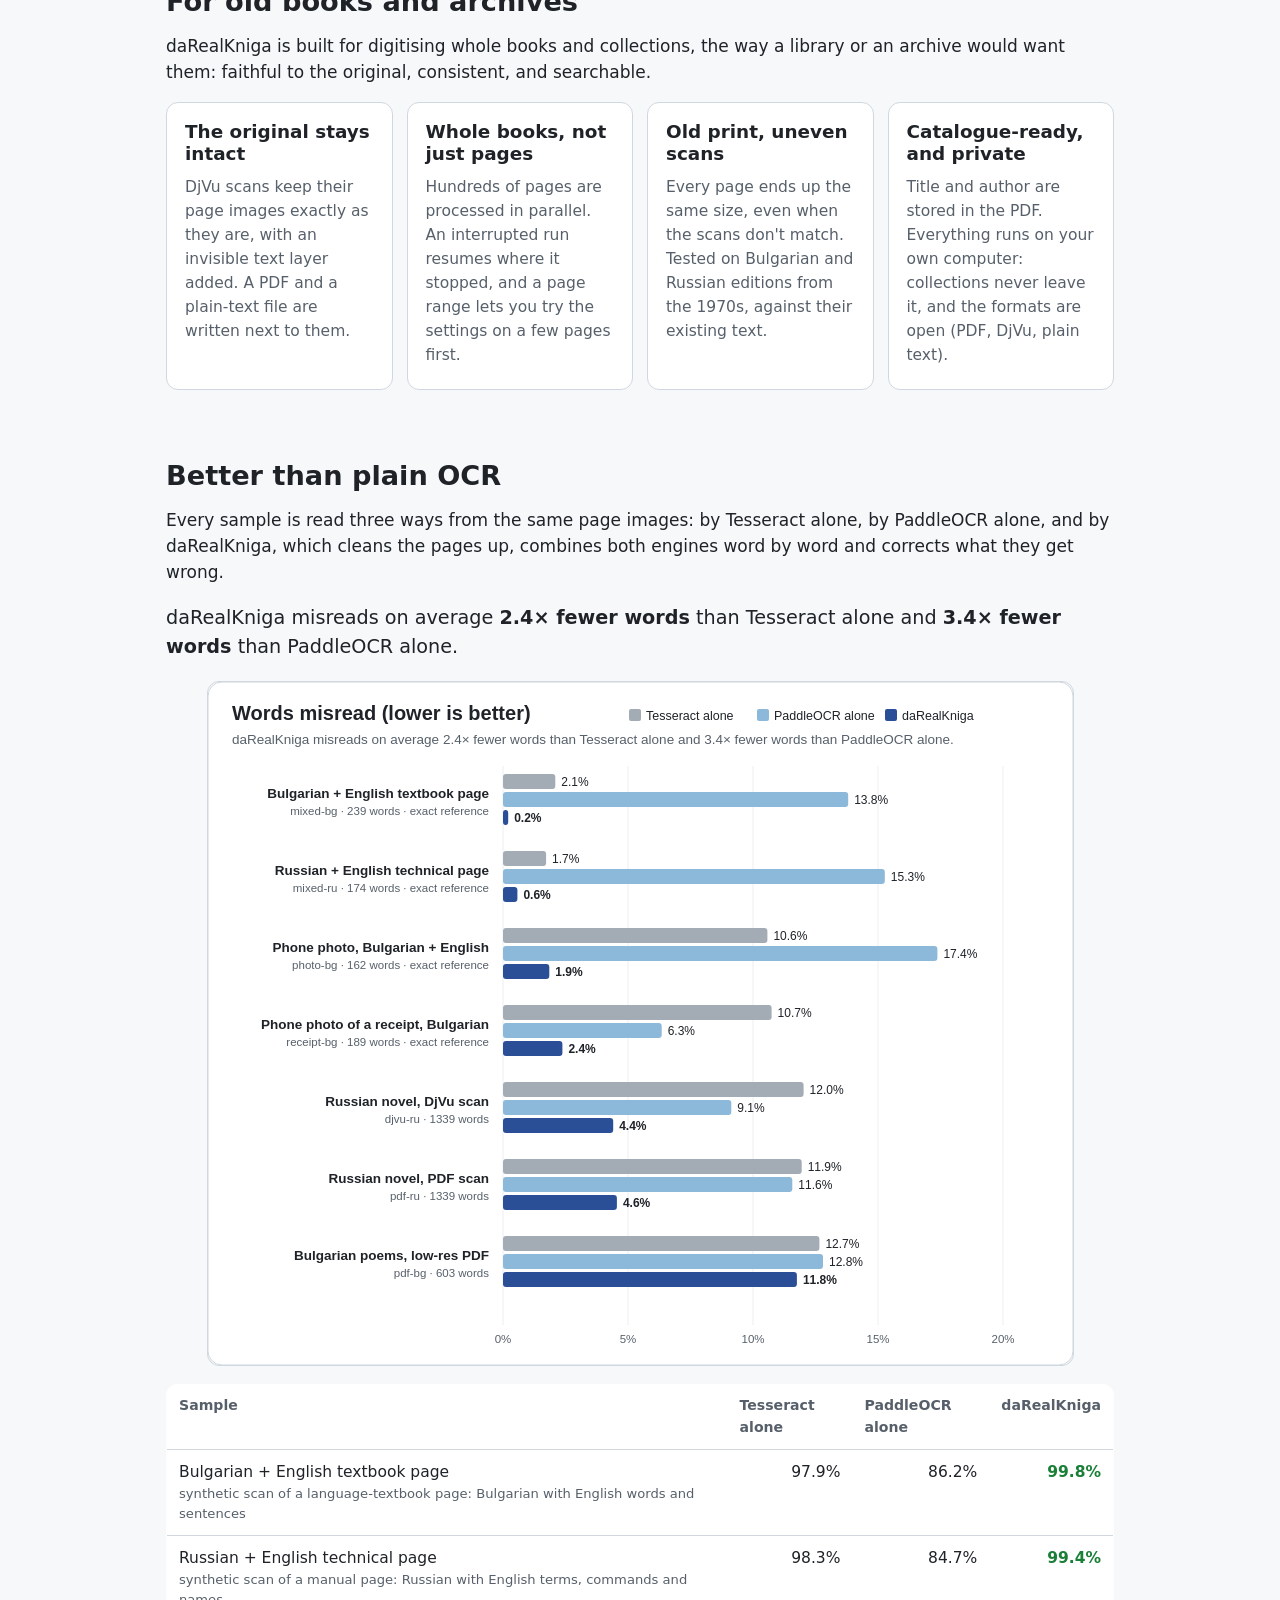
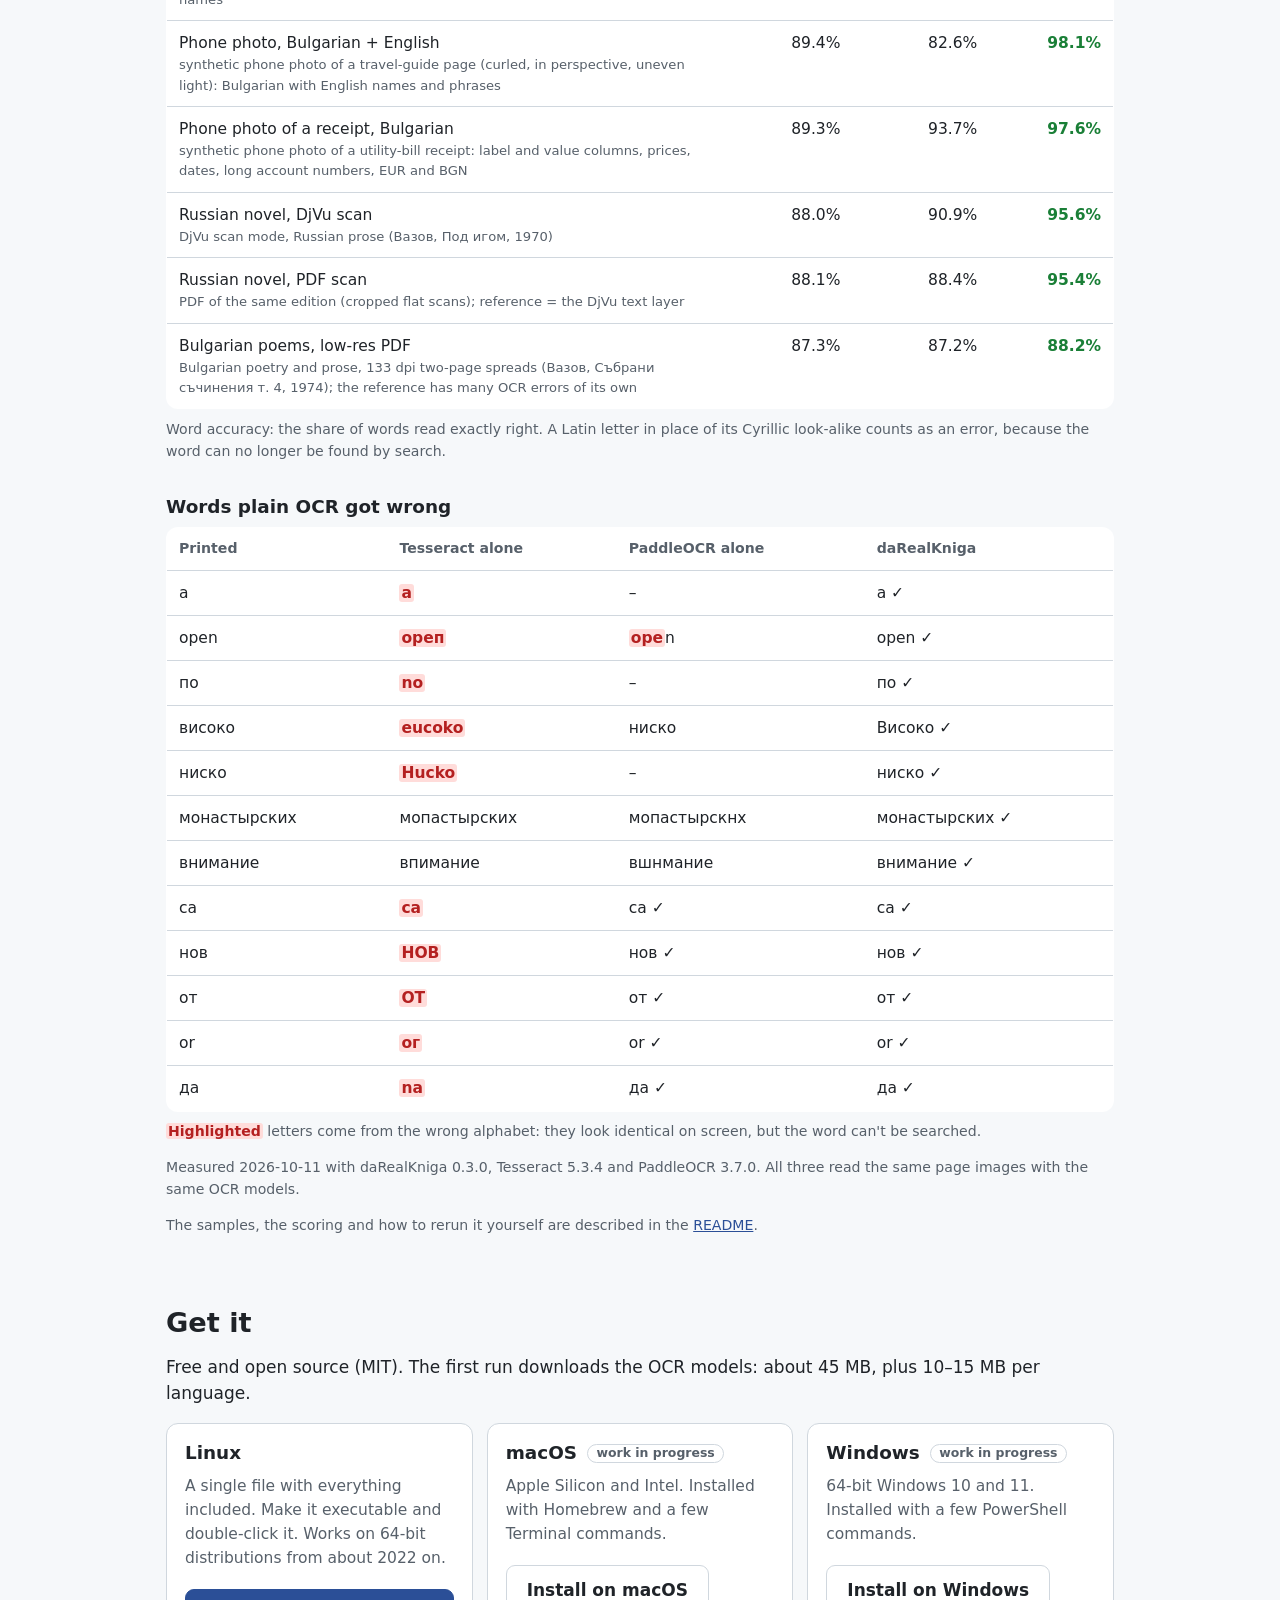
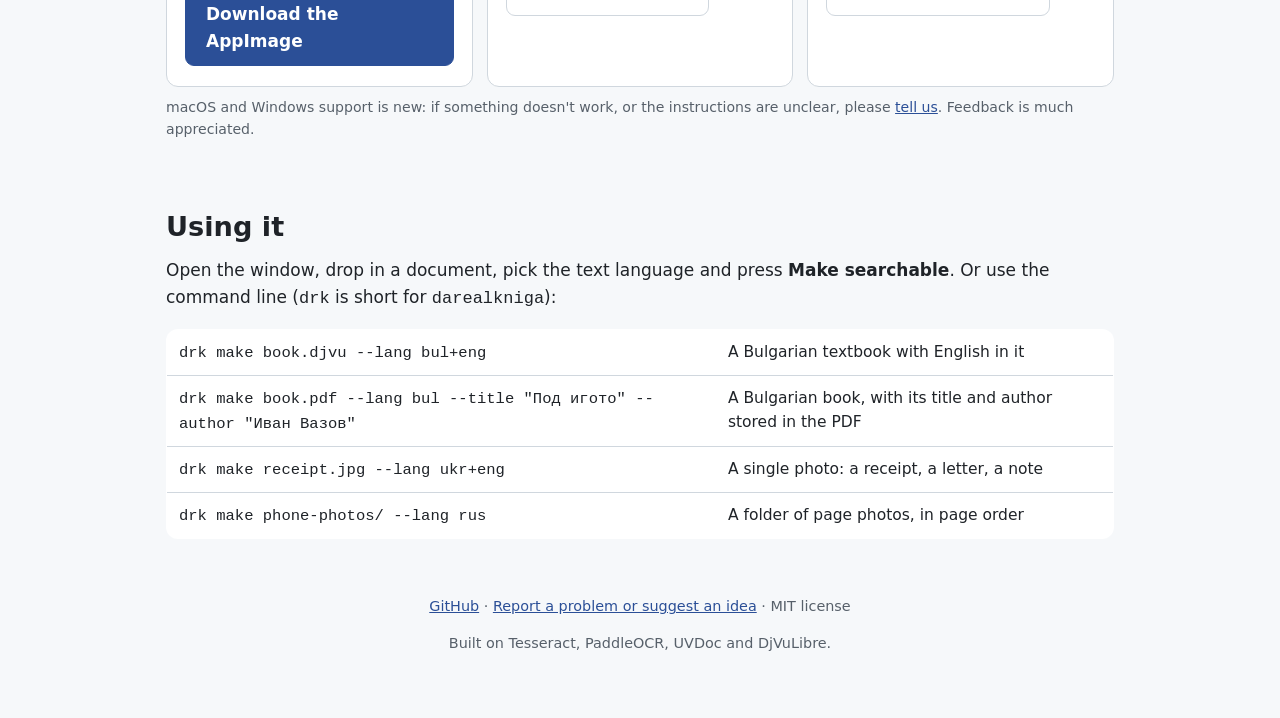
==== commit d120e978: "Benchmarks: the receipt sample in the results, README and project page Receipt titles and descriptio" ====
--- a/docs/index.html
+++ b/docs/index.html
@@ -7,7 +7,10 @@
 <meta name="description" content="Free OCR for old books, archives and documents in Slavic languages and English: turns scans and phone photos into faithful, searchable PDFs, even when Cyrillic and Latin are mixed.">
 <meta property="og:title" content="daRealKniga: OCR for Slavic and English documents">
 <meta property="og:description" content="Scans and phone photos in, clean searchable PDFs out. Reads mixed Cyrillic and Latin text far better than plain OCR.">
-<meta property="og:image" content="https://edgarbarrantes.github.io/daRealKniga/screenshot.png">
+<meta property="og:image" content="https://edgarbarrantes.github.io/daRealKniga/social-preview.png">
+<meta property="og:image:width" content="1280">
+<meta property="og:image:height" content="640">
+<meta name="twitter:card" content="summary_large_image">
 <link rel="icon" href="icon.png">
 <link rel="alternate" hreflang="en" href="https://edgarbarrantes.github.io/daRealKniga/">
 <link rel="alternate" hreflang="ru" href="https://edgarbarrantes.github.io/daRealKniga/ru/">
@@ -54,31 +57,32 @@
 <h2 id="accuracy">Better than plain OCR</h2>
 <p>Every sample is read three ways from the same page images: by Tesseract alone, by PaddleOCR alone, and by daRealKniga, which cleans the pages up, combines both engines word by word and corrects what they get wrong.</p>
 <!-- benchmark:start -->
-<p class="lead">daRealKniga misreads on average <strong>2.2× fewer words</strong> than Tesseract alone and <strong>3.4× fewer words</strong> than PaddleOCR alone.</p>
+<p class="lead">daRealKniga misreads on average <strong>2.4× fewer words</strong> than Tesseract alone and <strong>3.4× fewer words</strong> than PaddleOCR alone.</p>
 <img class="chart" src="benchmark.svg" alt="Words misread by Tesseract alone, PaddleOCR alone and daRealKniga, per sample (lower is better)">
 <div class="scroll"><table class="results"><thead><tr><th>Sample</th><th>Tesseract alone</th><th>PaddleOCR alone</th><th>daRealKniga</th></tr></thead><tbody>
 <tr><td>Bulgarian + English textbook page<small>synthetic scan of a language-textbook page: Bulgarian with English words and sentences</small></td><td class="num">97.9%</td><td class="num">86.2%</td><td class="num best">99.8%</td></tr>
 <tr><td>Russian + English technical page<small>synthetic scan of a manual page: Russian with English terms, commands and names</small></td><td class="num">98.3%</td><td class="num">84.7%</td><td class="num best">99.4%</td></tr>
 <tr><td>Phone photo, Bulgarian + English<small>synthetic phone photo of a travel-guide page (curled, in perspective, uneven light): Bulgarian with English names and phrases</small></td><td class="num">89.4%</td><td class="num">82.6%</td><td class="num best">98.1%</td></tr>
+<tr><td>Phone photo of a receipt, Bulgarian<small>synthetic phone photo of a utility-bill receipt: label and value columns, prices, dates, long account numbers, EUR and BGN</small></td><td class="num">89.3%</td><td class="num">93.7%</td><td class="num best">97.6%</td></tr>
 <tr><td>Russian novel, DjVu scan<small>DjVu scan mode, Russian prose (Вазов, Под игом, 1970)</small></td><td class="num">88.0%</td><td class="num">90.9%</td><td class="num best">95.6%</td></tr>
 <tr><td>Russian novel, PDF scan<small>PDF of the same edition (cropped flat scans); reference = the DjVu text layer</small></td><td class="num">88.1%</td><td class="num">88.4%</td><td class="num best">95.4%</td></tr>
-<tr><td>Bulgarian poems, low-res PDF<small>Bulgarian poetry and prose, 133 dpi two-page spreads (Вазов, Събрани съчинения т. 4, 1974); the reference has many OCR errors of its own</small></td><td class="num">87.3%</td><td class="num">87.2%</td><td class="num best">88.4%</td></tr>
+<tr><td>Bulgarian poems, low-res PDF<small>Bulgarian poetry and prose, 133 dpi two-page spreads (Вазов, Събрани съчинения т. 4, 1974); the reference has many OCR errors of its own</small></td><td class="num">87.3%</td><td class="num">87.2%</td><td class="num best">88.2%</td></tr>
 </tbody></table></div><p class="note">Word accuracy: the share of words read exactly right. A Latin letter in place of its Cyrillic look-alike counts as an error, because the word can no longer be found by search.</p>
 <h3>Words plain OCR got wrong</h3><div class="scroll"><table class="examples"><thead><tr><th>Printed</th><th>Tesseract alone</th><th>PaddleOCR alone</th><th>daRealKniga</th></tr></thead><tbody>
 <tr><td>а</td><td><b class="wrong">a</b></td><td>–</td><td>а ✓</td></tr>
 <tr><td>open</td><td><b class="wrong">ореп</b></td><td><b class="wrong">оре</b>n</td><td>open ✓</td></tr>
+<tr><td>по</td><td><b class="wrong">no</b></td><td>–</td><td>по ✓</td></tr>
+<tr><td>високо</td><td><b class="wrong">eucoko</b></td><td>ниско</td><td>Високо ✓</td></tr>
+<tr><td>ниско</td><td><b class="wrong">Hucko</b></td><td>–</td><td>ниско ✓</td></tr>
 <tr><td>монастырских</td><td>мопастырских</td><td>мопастырскнх</td><td>монастырских ✓</td></tr>
 <tr><td>внимание</td><td>впимание</td><td>вшнмание</td><td>внимание ✓</td></tr>
-<tr><td>наполняя</td><td>паполпяя</td><td>паполняя</td><td>наполняя ✓</td></tr>
-<tr><td>стену</td><td>степу</td><td>–</td><td>стену ✓</td></tr>
-<tr><td>них</td><td>пих</td><td>пих</td><td>них ✓</td></tr>
 <tr><td>са</td><td><b class="wrong">ca</b></td><td>са ✓</td><td>са ✓</td></tr>
 <tr><td>нов</td><td><b class="wrong">HOB</b></td><td>нов ✓</td><td>нов ✓</td></tr>
 <tr><td>от</td><td><b class="wrong">OT</b></td><td>от ✓</td><td>от ✓</td></tr>
 <tr><td>or</td><td><b class="wrong">ог</b></td><td>or ✓</td><td>or ✓</td></tr>
 <tr><td>да</td><td><b class="wrong">na</b></td><td>да ✓</td><td>да ✓</td></tr>
 </tbody></table></div><p class="note"><b class="wrong">Highlighted</b> letters come from the wrong alphabet: they look identical on screen, but the word can't be searched.</p>
-<p class="note">Measured 2026-10-08 with daRealKniga 0.3.0, Tesseract 5.3.4 and PaddleOCR 3.7.0. All three read the same page images with the same OCR models.</p>
+<p class="note">Measured 2026-10-11 with daRealKniga 0.3.0, Tesseract 5.3.4 and PaddleOCR 3.7.0. All three read the same page images with the same OCR models.</p>
 <!-- benchmark:end -->
 <p class="note">The samples, the scoring and how to rerun it yourself are described in the <a href="https://github.com/EdgarBarrantes/daRealKniga#tests">README</a>.</p>
 
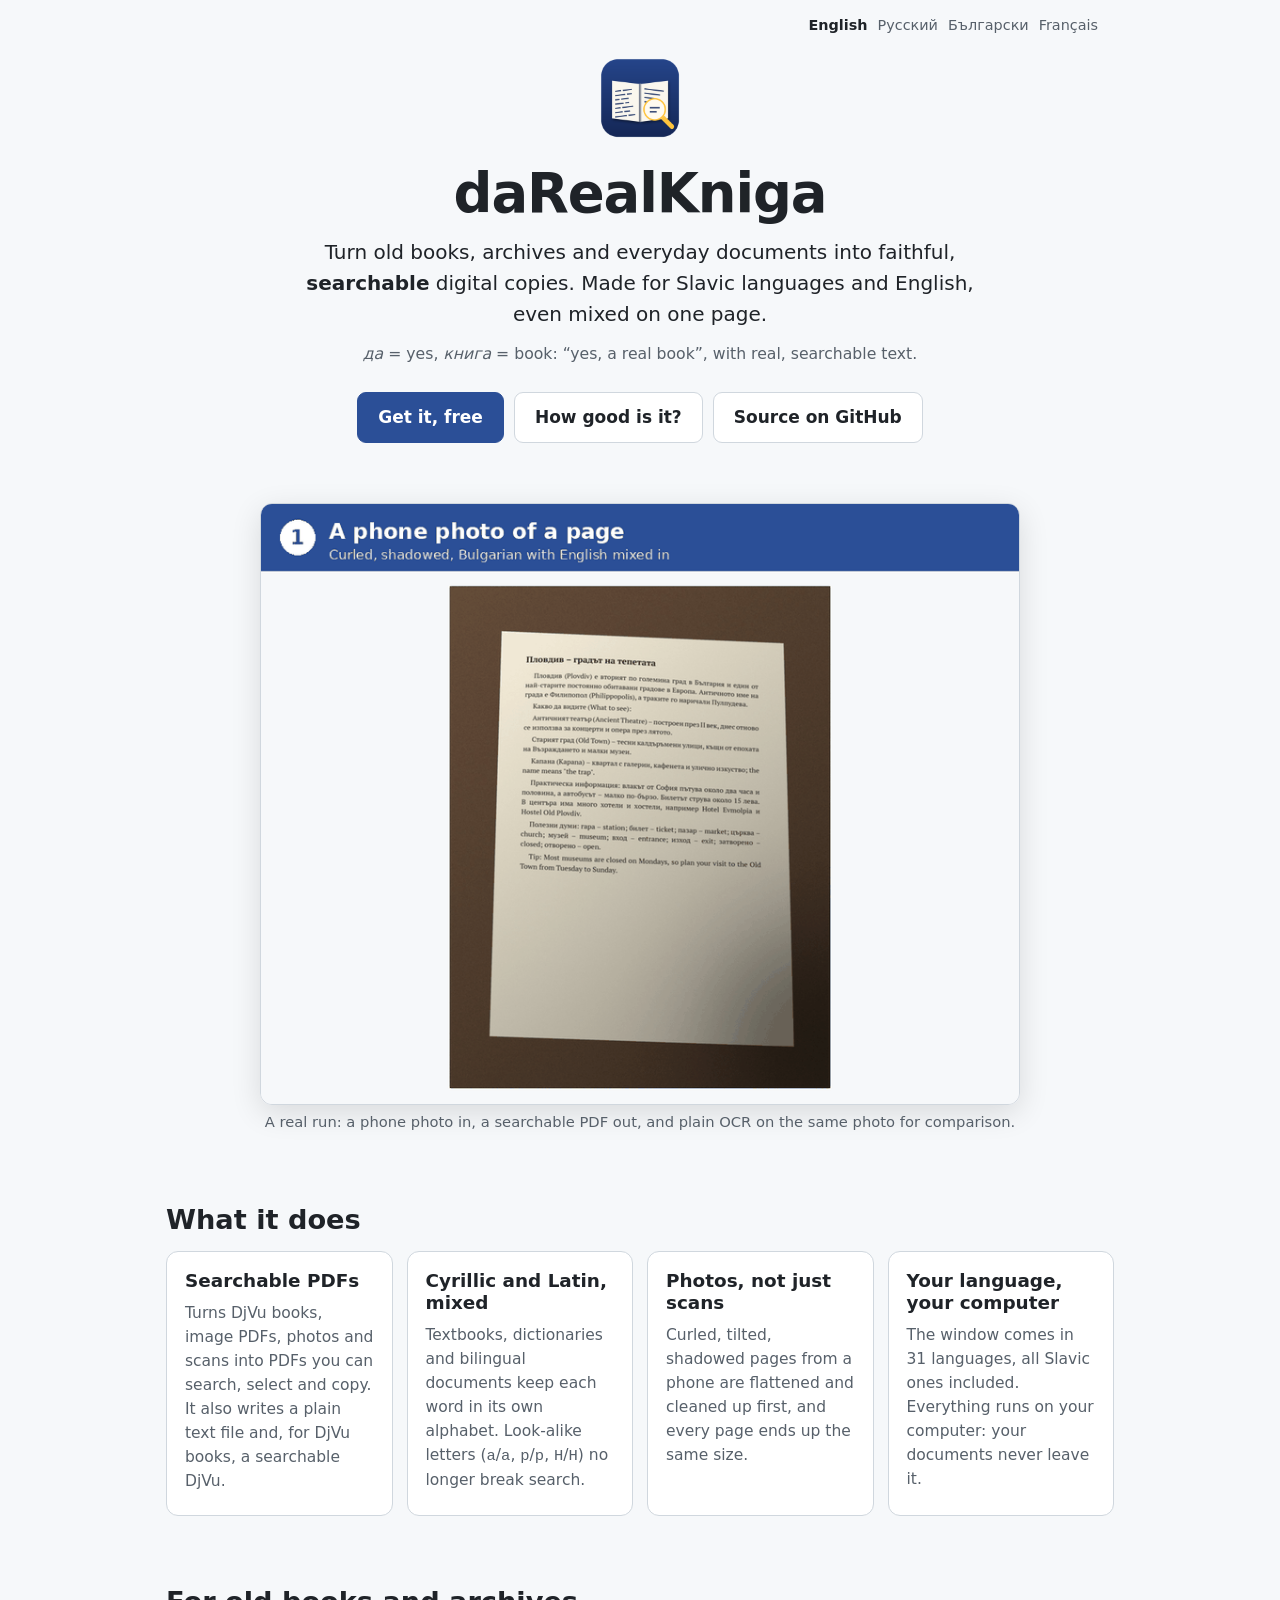
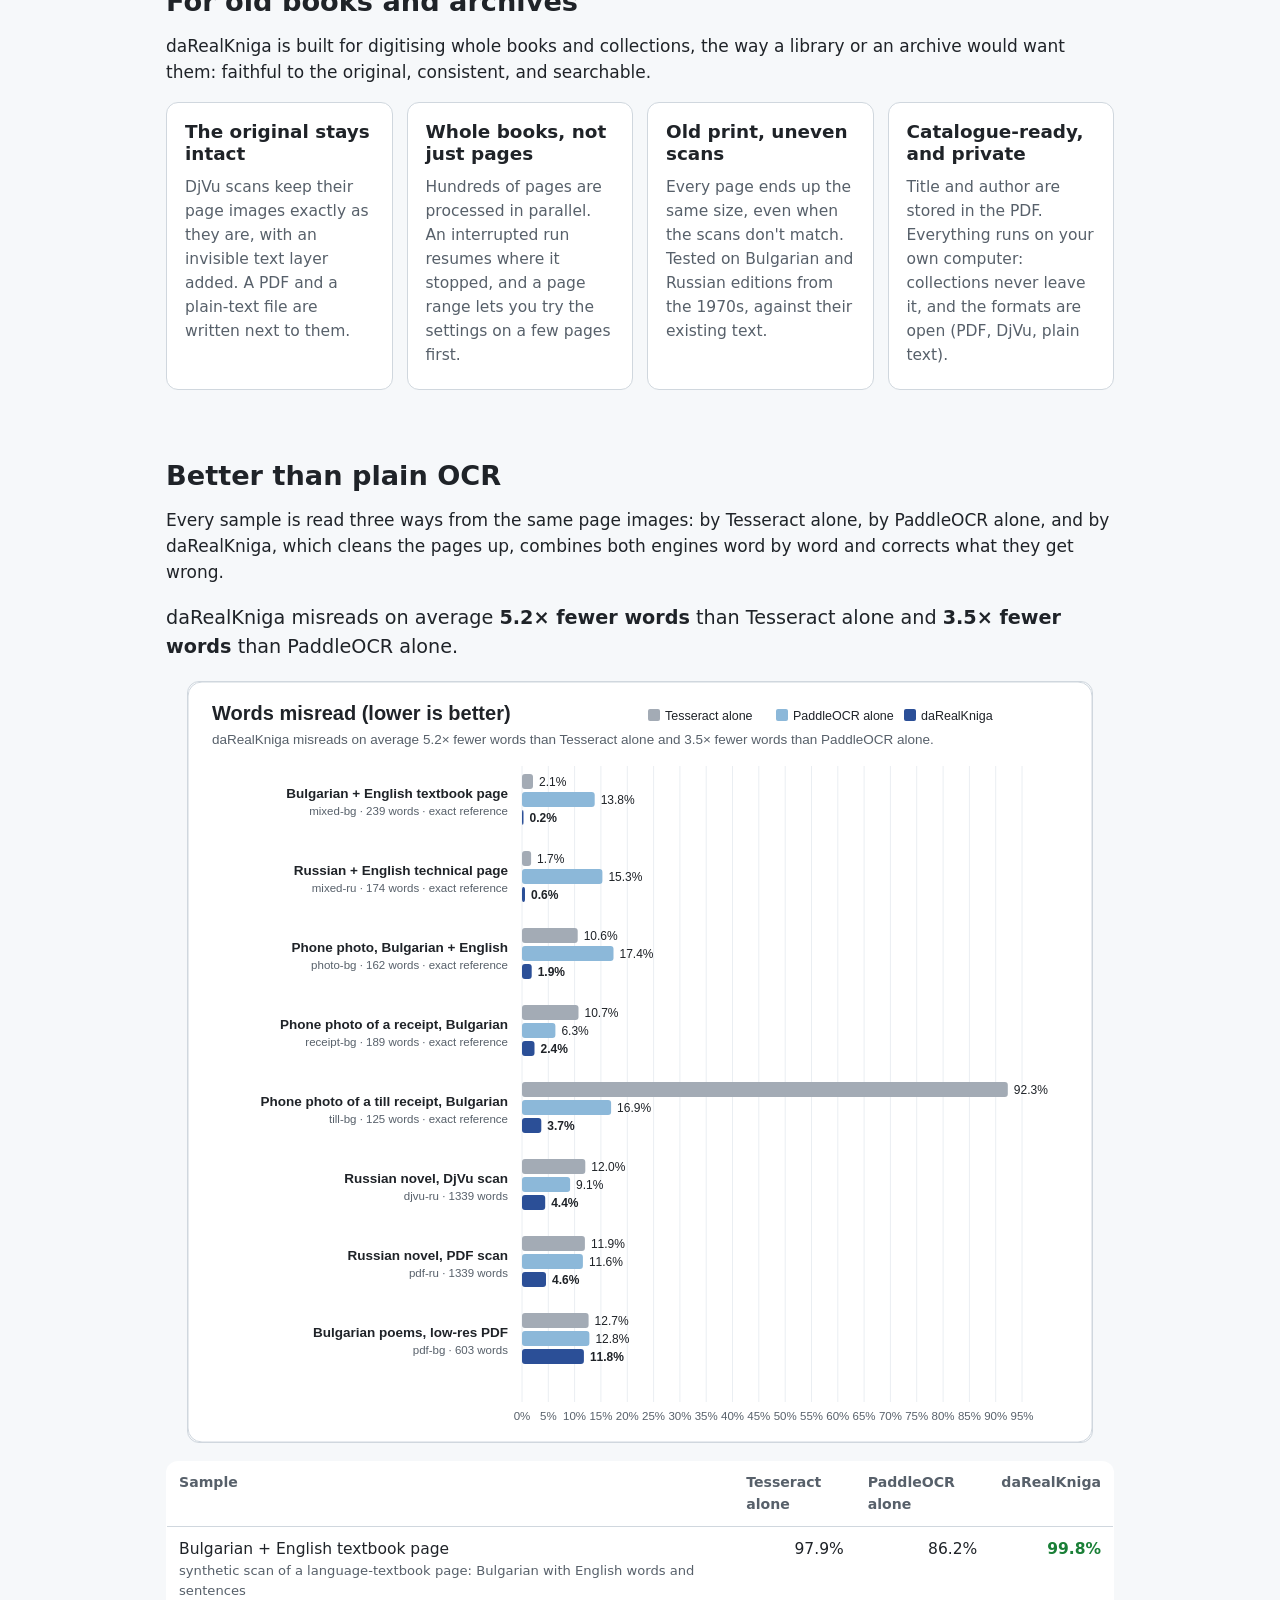
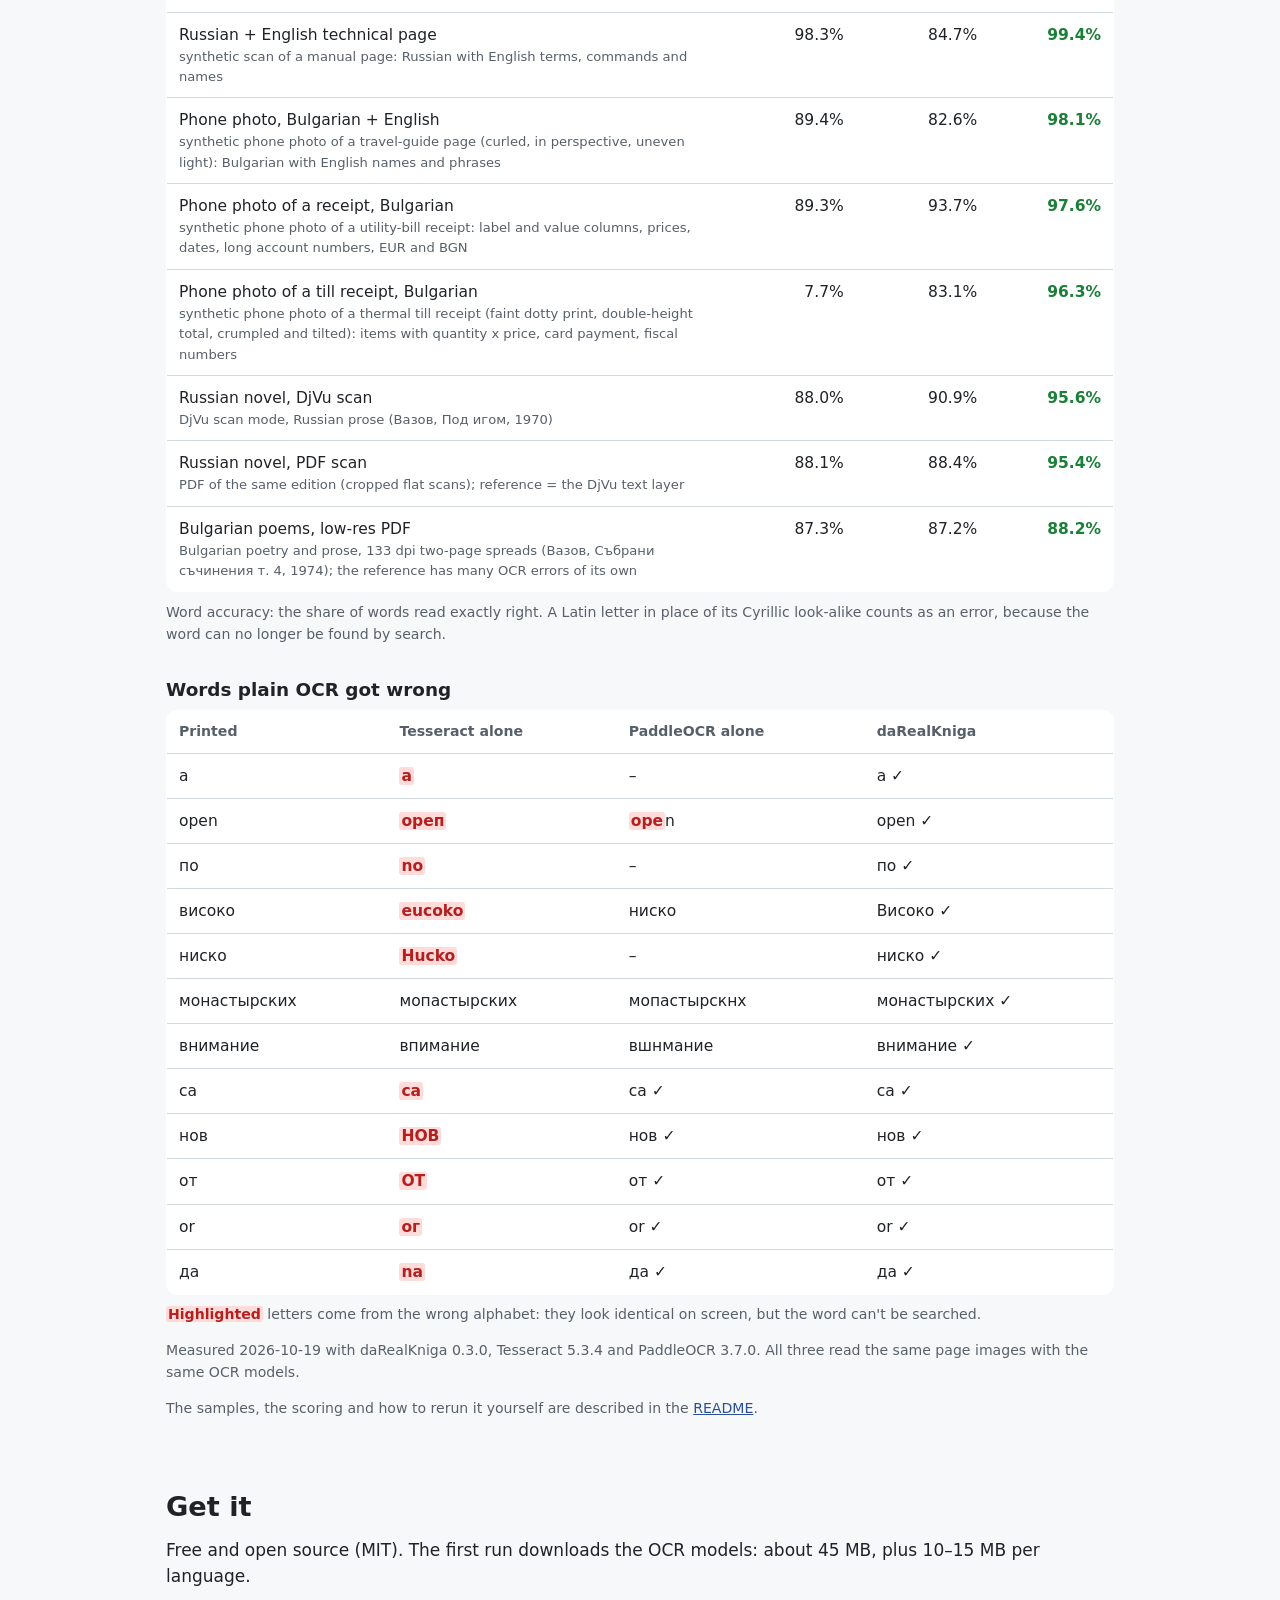
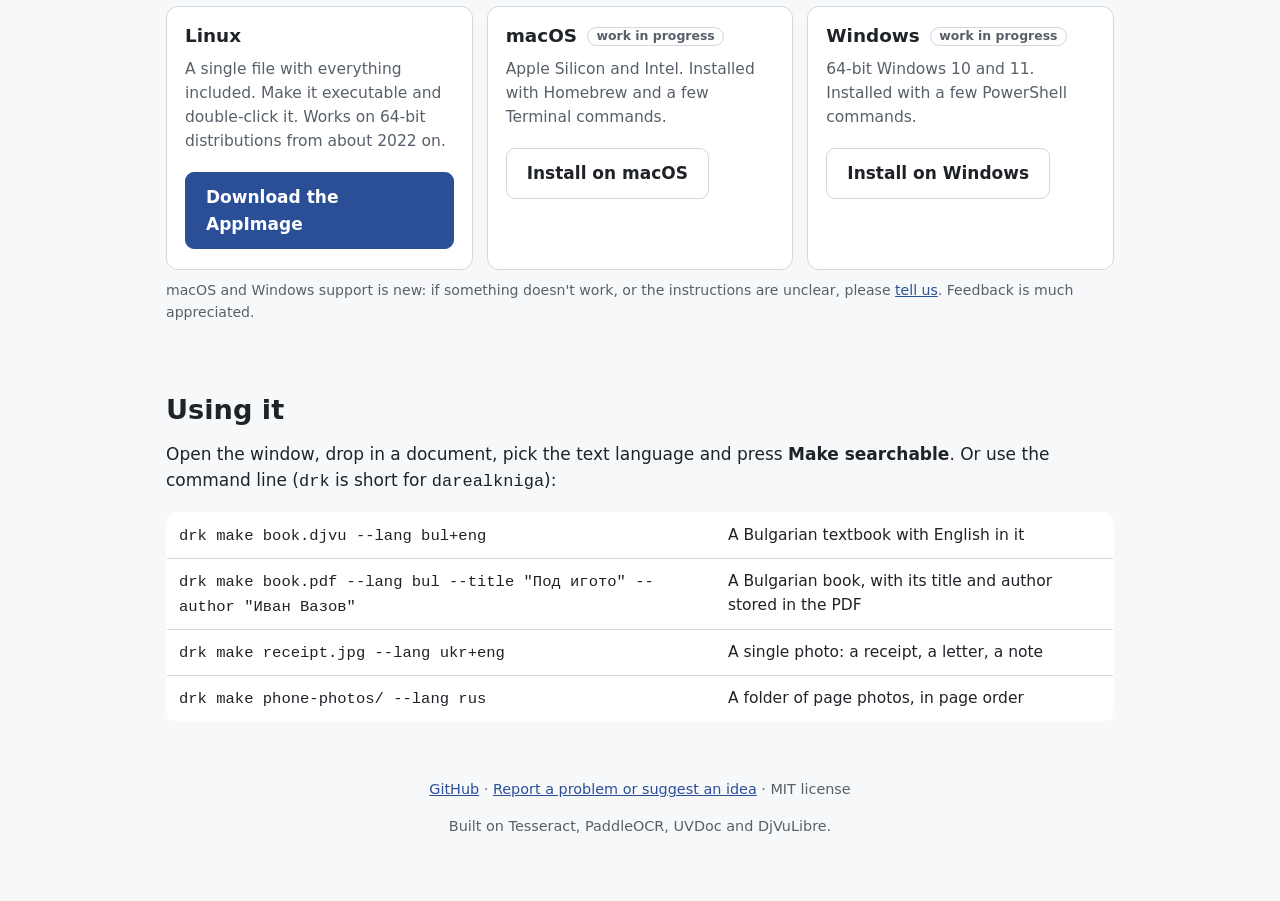
==== commit ae1634ad: "Receipt profile: faint lines kept, rows as the page's lines, a till receipt in the suite - Lower Pad" ====
--- a/docs/index.html
+++ b/docs/index.html
@@ -57,13 +57,14 @@
 <h2 id="accuracy">Better than plain OCR</h2>
 <p>Every sample is read three ways from the same page images: by Tesseract alone, by PaddleOCR alone, and by daRealKniga, which cleans the pages up, combines both engines word by word and corrects what they get wrong.</p>
 <!-- benchmark:start -->
-<p class="lead">daRealKniga misreads on average <strong>2.4× fewer words</strong> than Tesseract alone and <strong>3.4× fewer words</strong> than PaddleOCR alone.</p>
+<p class="lead">daRealKniga misreads on average <strong>5.2× fewer words</strong> than Tesseract alone and <strong>3.5× fewer words</strong> than PaddleOCR alone.</p>
 <img class="chart" src="benchmark.svg" alt="Words misread by Tesseract alone, PaddleOCR alone and daRealKniga, per sample (lower is better)">
 <div class="scroll"><table class="results"><thead><tr><th>Sample</th><th>Tesseract alone</th><th>PaddleOCR alone</th><th>daRealKniga</th></tr></thead><tbody>
 <tr><td>Bulgarian + English textbook page<small>synthetic scan of a language-textbook page: Bulgarian with English words and sentences</small></td><td class="num">97.9%</td><td class="num">86.2%</td><td class="num best">99.8%</td></tr>
 <tr><td>Russian + English technical page<small>synthetic scan of a manual page: Russian with English terms, commands and names</small></td><td class="num">98.3%</td><td class="num">84.7%</td><td class="num best">99.4%</td></tr>
 <tr><td>Phone photo, Bulgarian + English<small>synthetic phone photo of a travel-guide page (curled, in perspective, uneven light): Bulgarian with English names and phrases</small></td><td class="num">89.4%</td><td class="num">82.6%</td><td class="num best">98.1%</td></tr>
 <tr><td>Phone photo of a receipt, Bulgarian<small>synthetic phone photo of a utility-bill receipt: label and value columns, prices, dates, long account numbers, EUR and BGN</small></td><td class="num">89.3%</td><td class="num">93.7%</td><td class="num best">97.6%</td></tr>
+<tr><td>Phone photo of a till receipt, Bulgarian<small>synthetic phone photo of a thermal till receipt (faint dotty print, double-height total, crumpled and tilted): items with quantity x price, card payment, fiscal numbers</small></td><td class="num">7.7%</td><td class="num">83.1%</td><td class="num best">96.3%</td></tr>
 <tr><td>Russian novel, DjVu scan<small>DjVu scan mode, Russian prose (Вазов, Под игом, 1970)</small></td><td class="num">88.0%</td><td class="num">90.9%</td><td class="num best">95.6%</td></tr>
 <tr><td>Russian novel, PDF scan<small>PDF of the same edition (cropped flat scans); reference = the DjVu text layer</small></td><td class="num">88.1%</td><td class="num">88.4%</td><td class="num best">95.4%</td></tr>
 <tr><td>Bulgarian poems, low-res PDF<small>Bulgarian poetry and prose, 133 dpi two-page spreads (Вазов, Събрани съчинения т. 4, 1974); the reference has many OCR errors of its own</small></td><td class="num">87.3%</td><td class="num">87.2%</td><td class="num best">88.2%</td></tr>
@@ -82,7 +83,7 @@
 <tr><td>or</td><td><b class="wrong">ог</b></td><td>or ✓</td><td>or ✓</td></tr>
 <tr><td>да</td><td><b class="wrong">na</b></td><td>да ✓</td><td>да ✓</td></tr>
 </tbody></table></div><p class="note"><b class="wrong">Highlighted</b> letters come from the wrong alphabet: they look identical on screen, but the word can't be searched.</p>
-<p class="note">Measured 2026-10-11 with daRealKniga 0.3.0, Tesseract 5.3.4 and PaddleOCR 3.7.0. All three read the same page images with the same OCR models.</p>
+<p class="note">Measured 2026-10-19 with daRealKniga 0.3.0, Tesseract 5.3.4 and PaddleOCR 3.7.0. All three read the same page images with the same OCR models.</p>
 <!-- benchmark:end -->
 <p class="note">The samples, the scoring and how to rerun it yourself are described in the <a href="https://github.com/EdgarBarrantes/daRealKniga#tests">README</a>.</p>
 
